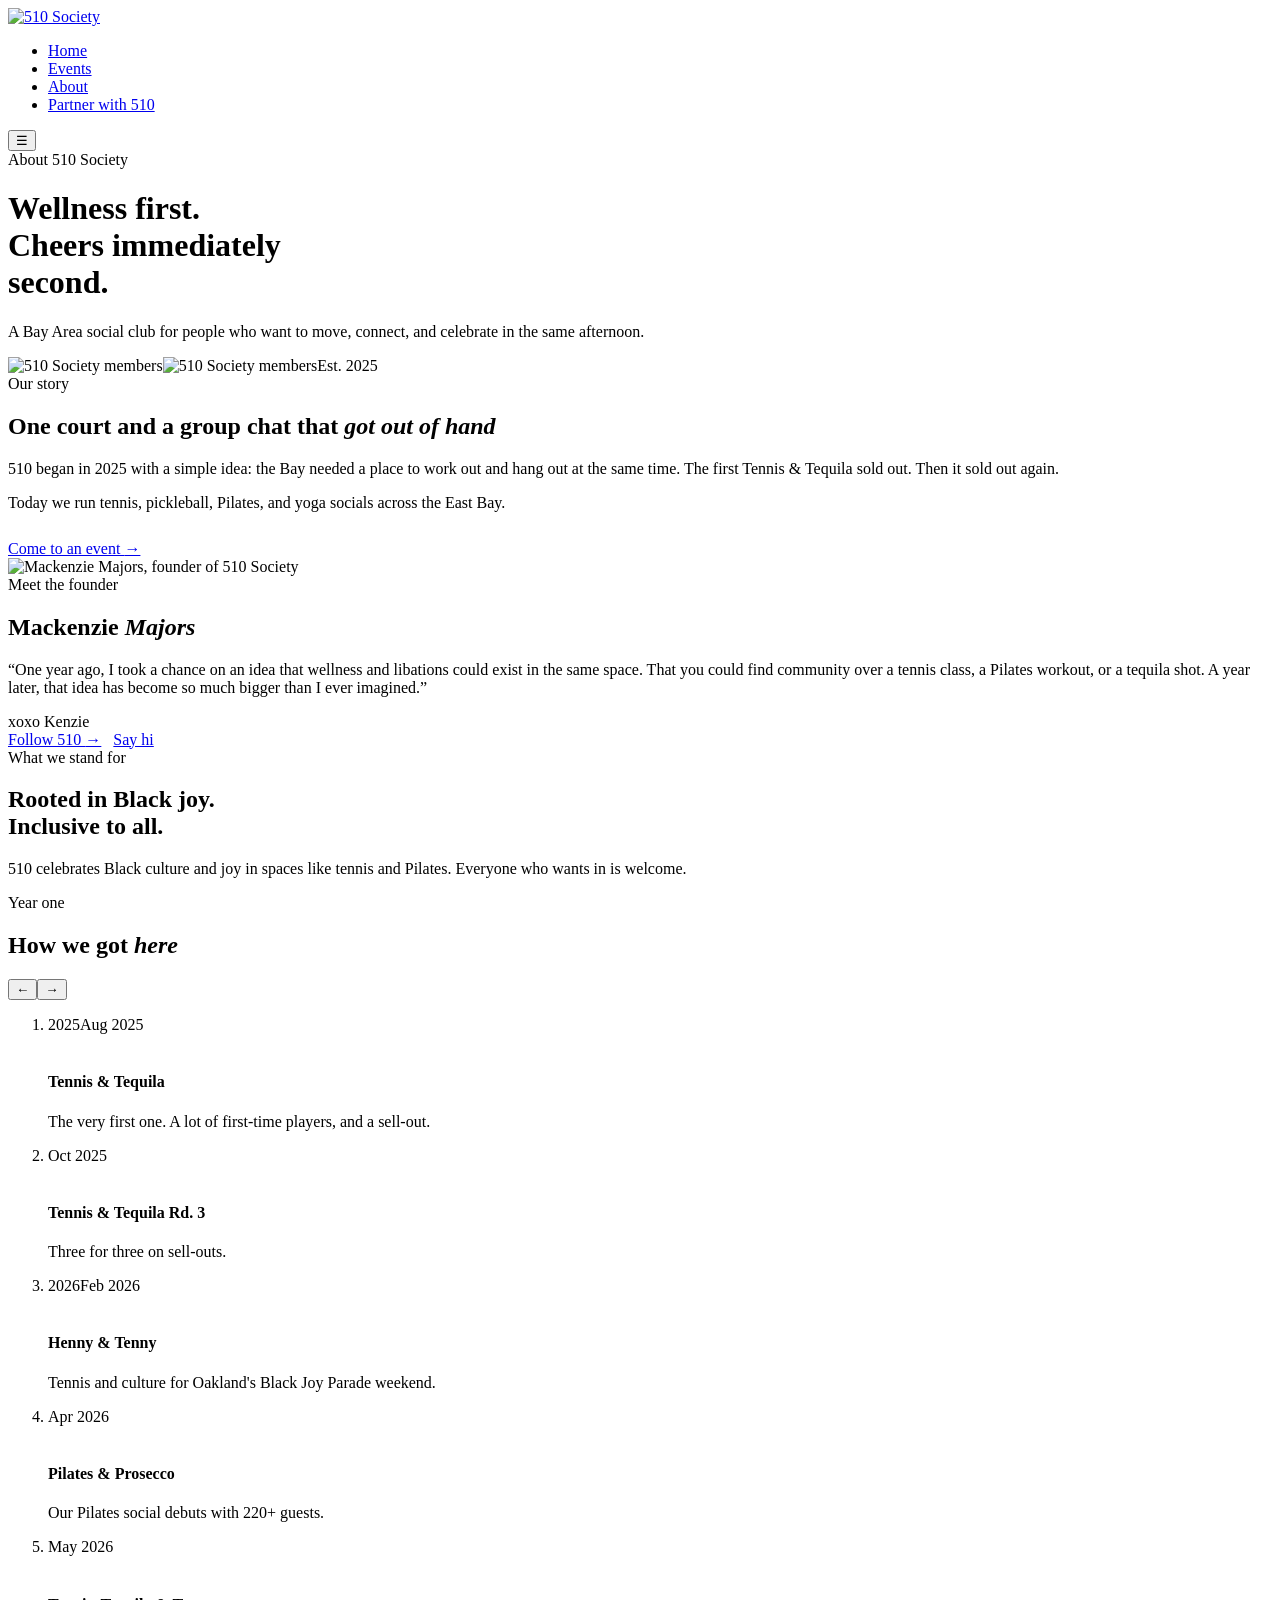
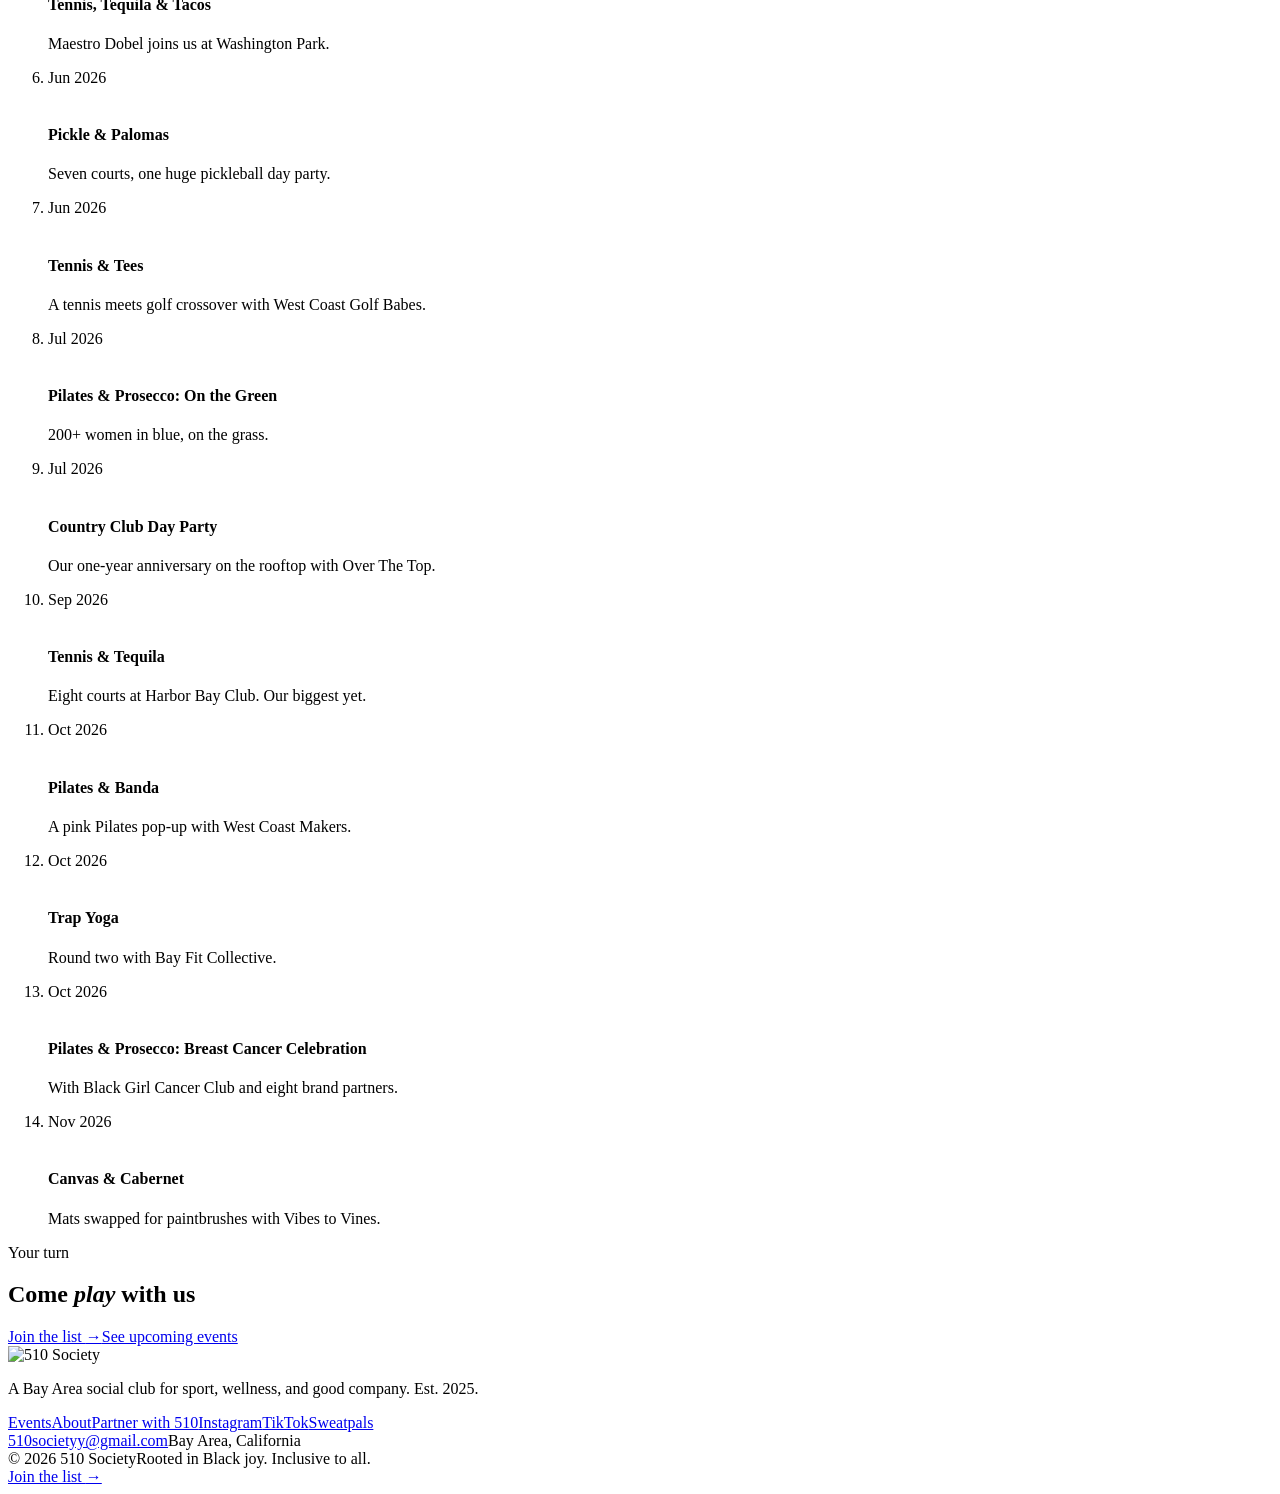
==== about.html @ ae6414a2 "Add files via upload" ====
<!DOCTYPE html>
<html lang="en">
<head>
<meta charset="UTF-8">
<meta name="viewport" content="width=device-width, initial-scale=1.0">
<title>About · 510 Society</title>
<meta name="description" content="510 Society is a Bay Area social club. Rooted in Black joy, inclusive to all.">
<meta property="og:title" content="About · 510 Society">
<meta property="og:description" content="510 Society is a Bay Area social club. Rooted in Black joy, inclusive to all.">
<meta property="og:type" content="website">
<meta property="og:site_name" content="510 Society">
<meta property="og:url" content="https://rechellev.github.io/510society/about.html">
<meta property="og:image" content="https://rechellev.github.io/510society/assets/img/share.jpg">
<meta property="og:image:width" content="1200"><meta property="og:image:height" content="630">
<meta property="og:image:alt" content="510 Society: where wellness meets libations">
<meta name="twitter:card" content="summary_large_image">
<meta name="twitter:title" content="About · 510 Society">
<meta name="twitter:description" content="510 Society is a Bay Area social club. Rooted in Black joy, inclusive to all.">
<meta name="twitter:image" content="https://rechellev.github.io/510society/assets/img/share.jpg">
<meta name="theme-color" content="#14382B">
<link rel="canonical" href="https://rechellev.github.io/510society/about.html">
<link rel="icon" type="image/png" href="assets/img/favicon.png">
<link rel="preconnect" href="https://fonts.googleapis.com"><link rel="preconnect" href="https://fonts.gstatic.com" crossorigin>
<link href="https://fonts.googleapis.com/css2?family=Inter:wght@400;500;600;700;800&display=swap" rel="stylesheet">
<link rel="stylesheet" href="assets/css/site.css">
<script data-goatcounter="https://510society.goatcounter.com/count" async src="https://gc.zgo.at/count.js"></script>
</head>
<body>
<nav class="nav">
  <a class="nav-logo" href="index.html" aria-label="510 Society home"><img src="assets/img/logo-white.png" alt="510 Society"></a>
  <ul class="nav-links"><li><a href="index.html">Home</a></li><li><a href="events.html">Events</a></li><li><a href="about.html" class="active">About</a></li><li><a class="nav-cta" href="partners.html">Partner with 510</a></li></ul>
  <button class="burger" aria-label="Menu">☰</button>
</nav>
<header class="hero page-hero hero-full">
  <div class="hero-bg hero-slides"><div class="slide on" style="background-image:url('assets/img/h-wall-trio.jpg');background-position:center 30%"></div><div class="slide" style="background-image:url('assets/img/g-trap-grp.jpg');background-position:center 50%"></div><div class="slide" style="background-image:url('assets/img/h-wall-duo.jpg');background-position:center 35%"></div><div class="slide" style="background-image:url('assets/img/hr-ty-wall-drink.jpg');background-position:center 35%"></div></div>
  <div class="slide-dots" aria-hidden="true"><i class=on></i><i></i><i></i><i></i></div>
  <div class="wrap">
    <span class="eyebrow">About 510 Society</span>
    <h1 class="display h1 hero-hed">Wellness first.<br>Cheers <span class="script sc-imm">immediately</span><br>second.</h1>
    <p class="lede">A Bay Area social club for people who want to move, connect, and celebrate in the same afternoon.</p>
  </div>
</header>

<section class="sec light">
  <div class="wrap split">
    <div class="stack reveal"><img src="assets/img/g-potc-c.jpg" alt="510 Society members"><img src="assets/img/courtside-white.jpg" style="object-position:45% 22%" alt="510 Society members"><span class="tag light">Est. 2025</span></div>
    <div class="reveal d1">
      <span class="eyebrow">Our story</span>
      <h2 class="display">One court and a group chat that <em>got out of hand</em></h2>
      <p class="lede">510 began in 2025 with a simple idea: the Bay needed a place to work out and hang out at the same time. The first Tennis &amp; Tequila sold out. Then it sold out again.</p>
      <p class="lede" style="margin-bottom:28px">Today we run tennis, pickleball, Pilates, and yoga socials across the East Bay.</p>
      <a class="btn btn-green" href="events.html">Come to an event <span class="arr">→</span></a>
    </div>
  </div>
</section>

<section class="sec">
  <div class="wrap">
    <div class="founder glass reveal">
      <img class="founder-photo" src="assets/img/mackenzie.jpg" alt="Mackenzie Majors, founder of 510 Society">
      <div>
        <span class="eyebrow">Meet the founder</span>
        <h2 class="display">Mackenzie <em>Majors</em></h2>
        <p class="founder-quote">“One year ago, I took a chance on an idea that wellness and libations could exist in the same space. That you could find community over a tennis class, a Pilates workout, or a tequila shot. A year later, that idea has become so much bigger than I ever imagined.”</p>
        <span class="cl-sign script" style="margin-bottom:22px">xoxo Kenzie</span>
        <div style="display:flex;gap:12px;flex-wrap:wrap"><a class="btn btn-green" href="https://instagram.com/510society_" target="_blank" rel="noopener">Follow 510 <span class="arr">→</span></a><a class="btn btn-line" href="mailto:510societyy@gmail.com">Say hi</a></div>
      </div>
    </div>
  </div>
</section>

<section class="statement">
  <div class="bg" style="background-image:url('assets/img/g-tt-lineup.jpg');background-position:50% 50%"></div>
  <div class="wrap">
    <span class="eyebrow">What we stand for</span>
    <h2 class="display">Rooted in <span class="script">Black joy</span>.<br>Inclusive to all.</h2>
    <p class="lede">510 celebrates Black culture and joy in spaces like tennis and Pilates. Everyone who wants in is welcome.</p>
  </div>
</section>

<section class="sec">
  <div class="wrap">
    <div class="sec-head"><div><span class="eyebrow">Year one</span><h2 class="display h2">How we got <em class="lime">here</em></h2></div></div>
    <div class="tlh"><button class="tlh-nav prev" aria-label="Earlier">←</button><button class="tlh-nav next" aria-label="Later">→</button><ol class="tlh-track"><span class="tlh-line"><span class="tlh-fill"></span></span><li class="tlh-i dn"><span class="tlh-year">2025</span><span class="tlh-dot"></span><span class="tlh-when">Aug 2025</span><div class="tlh-card"><img src="assets/img/tennis-serve.jpg" style="object-position:50% 38%" alt="" loading="lazy"><h4>Tennis &amp; Tequila</h4><p>The very first one. A lot of first-time players, and a sell-out.</p></div></li><li class="tlh-i up"><span class="tlh-dot"></span><span class="tlh-when">Oct 2025</span><div class="tlh-card"><img src="assets/img/tennis-solo.jpg" style="object-position:50% 38%" alt="" loading="lazy"><h4>Tennis &amp; Tequila Rd. 3</h4><p>Three for three on sell-outs.</p></div></li><li class="tlh-i dn"><span class="tlh-year">2026</span><span class="tlh-dot"></span><span class="tlh-when">Feb 2026</span><div class="tlh-card"><img src="assets/img/sp/9b52c7e7-347e-4e34-97e7-8f990f2149f1.webp" alt="" loading="lazy"><h4>Henny &amp; Tenny</h4><p>Tennis and culture for Oakland's Black Joy Parade weekend.</p></div></li><li class="tlh-i up"><span class="tlh-dot"></span><span class="tlh-when">Apr 2026</span><div class="tlh-card"><img src="assets/img/sp/b6df906b-9458-433f-a563-96cdbaf6db56.webp" alt="" loading="lazy"><h4>Pilates &amp; Prosecco</h4><p>Our Pilates social debuts with 220+ guests.</p></div></li><li class="tlh-i dn"><span class="tlh-dot"></span><span class="tlh-when">May 2026</span><div class="tlh-card"><img src="assets/img/sp/18497570-0d64-43db-91a9-f5f1a7b1eed7.webp" alt="" loading="lazy"><h4>Tennis, Tequila &amp; Tacos</h4><p>Maestro Dobel joins us at Washington Park.</p></div></li><li class="tlh-i up"><span class="tlh-dot"></span><span class="tlh-when">Jun 2026</span><div class="tlh-card"><img src="assets/img/c-pickle.jpg" style="object-position:50% 22%" alt="" loading="lazy"><h4>Pickle &amp; Palomas</h4><p>Seven courts, one huge pickleball day party.</p></div></li><li class="tlh-i dn"><span class="tlh-dot"></span><span class="tlh-when">Jun 2026</span><div class="tlh-card"><img src="assets/img/sp/20ea8f70-a0bc-4c01-abd3-799fde3d88ef.webp" alt="" loading="lazy"><h4>Tennis &amp; Tees</h4><p>A tennis meets golf crossover with West Coast Golf Babes.</p></div></li><li class="tlh-i up"><span class="tlh-dot"></span><span class="tlh-when">Jul 2026</span><div class="tlh-card"><img src="assets/img/sp/7b77123f-d7f1-4dd8-80db-81d22f4844a2.webp" alt="" loading="lazy"><h4>Pilates &amp; Prosecco: On the Green</h4><p>200+ women in blue, on the grass.</p></div></li><li class="tlh-i dn"><span class="tlh-dot"></span><span class="tlh-when">Jul 2026</span><div class="tlh-card"><img src="assets/img/sp/349b5f3e-eb8a-4c30-866c-c0db561fbdc1.webp" alt="" loading="lazy"><h4>Country Club Day Party</h4><p>Our one-year anniversary on the rooftop with Over The Top.</p></div></li><li class="tlh-i up"><span class="tlh-dot"></span><span class="tlh-when">Sep 2026</span><div class="tlh-card"><img src="assets/img/n-green.jpg" style="object-position:50% 38%" alt="" loading="lazy"><h4>Tennis &amp; Tequila</h4><p>Eight courts at Harbor Bay Club. Our biggest yet.</p></div></li><li class="tlh-i dn"><span class="tlh-dot"></span><span class="tlh-when">Oct 2026</span><div class="tlh-card"><img src="assets/img/banda-pink.jpg" style="object-position:48% 22%" alt="" loading="lazy"><h4>Pilates &amp; Banda</h4><p>A pink Pilates pop-up with West Coast Makers.</p></div></li><li class="tlh-i up"><span class="tlh-dot"></span><span class="tlh-when">Oct 2026</span><div class="tlh-card"><img src="assets/img/sp/45939358-d7bb-4d64-bd17-c40cde81e127.webp" alt="" loading="lazy"><h4>Trap Yoga</h4><p>Round two with Bay Fit Collective.</p></div></li><li class="tlh-i dn"><span class="tlh-dot"></span><span class="tlh-when">Oct 2026</span><div class="tlh-card"><img src="assets/img/sp/0aa20c88-9c96-4de8-9f85-f04bb9e1bfb9.webp" alt="" loading="lazy"><h4>Pilates &amp; Prosecco: Breast Cancer Celebration</h4><p>With Black Girl Cancer Club and eight brand partners.</p></div></li><li class="tlh-i up"><span class="tlh-dot"></span><span class="tlh-when">Nov 2026</span><div class="tlh-card"><img src="assets/img/sp/06c12008-4f36-4132-b669-690c835c22d4.webp" alt="" loading="lazy"><h4>Canvas &amp; Cabernet</h4><p>Mats swapped for paintbrushes with Vibes to Vines.</p></div></li></ol></div>
  </div>
</section>

<section class="cta">
  <div class="bg" style="background-image:url('assets/img/g-potc-b.jpg')"></div>
  <div class="wrap">
    <span class="eyebrow">Your turn</span>
    <h2 class="display h1">Come <em class="acc lime">play</em> with us</h2>
    <div class="hero-btns" style="justify-content:center"><a class="btn btn-blue" href="https://sweatpals.com/host/510society_" target="_blank" rel="noopener">Join the list <span class="arr">→</span></a><a class="tlink" href="events.html">See upcoming events</a></div>
  </div>
</section>

<footer class="foot">
  <div class="wrap">
    <img class="foot-logo" src="assets/img/logo-white.png" alt="510 Society">
    <p class="foot-tag">A Bay Area social club for sport, wellness, and good company. Est. 2025.</p>
    <nav class="foot-links"><a href="events.html">Events</a><a href="about.html">About</a><a href="partners.html">Partner with 510</a><a href="https://instagram.com/510society_" target="_blank" rel="noopener">Instagram</a><a href="https://tiktok.com/@510societyy" target="_blank" rel="noopener">TikTok</a><a href="https://sweatpals.com/host/510society_" target="_blank" rel="noopener">Sweatpals</a></nav>
    <div class="foot-contact"><a href="mailto:510societyy@gmail.com">510societyy@gmail.com</a><span>Bay Area, California</span></div>
    <div class="foot-bot"><span>© <span data-year>2026</span> 510 Society</span><span>Rooted in Black joy. Inclusive to all.</span></div>
  </div>
</footer>
<a class="sticky-cta btn btn-blue" href="https://sweatpals.com/host/510society_" target="_blank" rel="noopener">Join the list <span class="arr">→</span></a>
<script src="assets/js/site.js"></script>
</body>
</html>
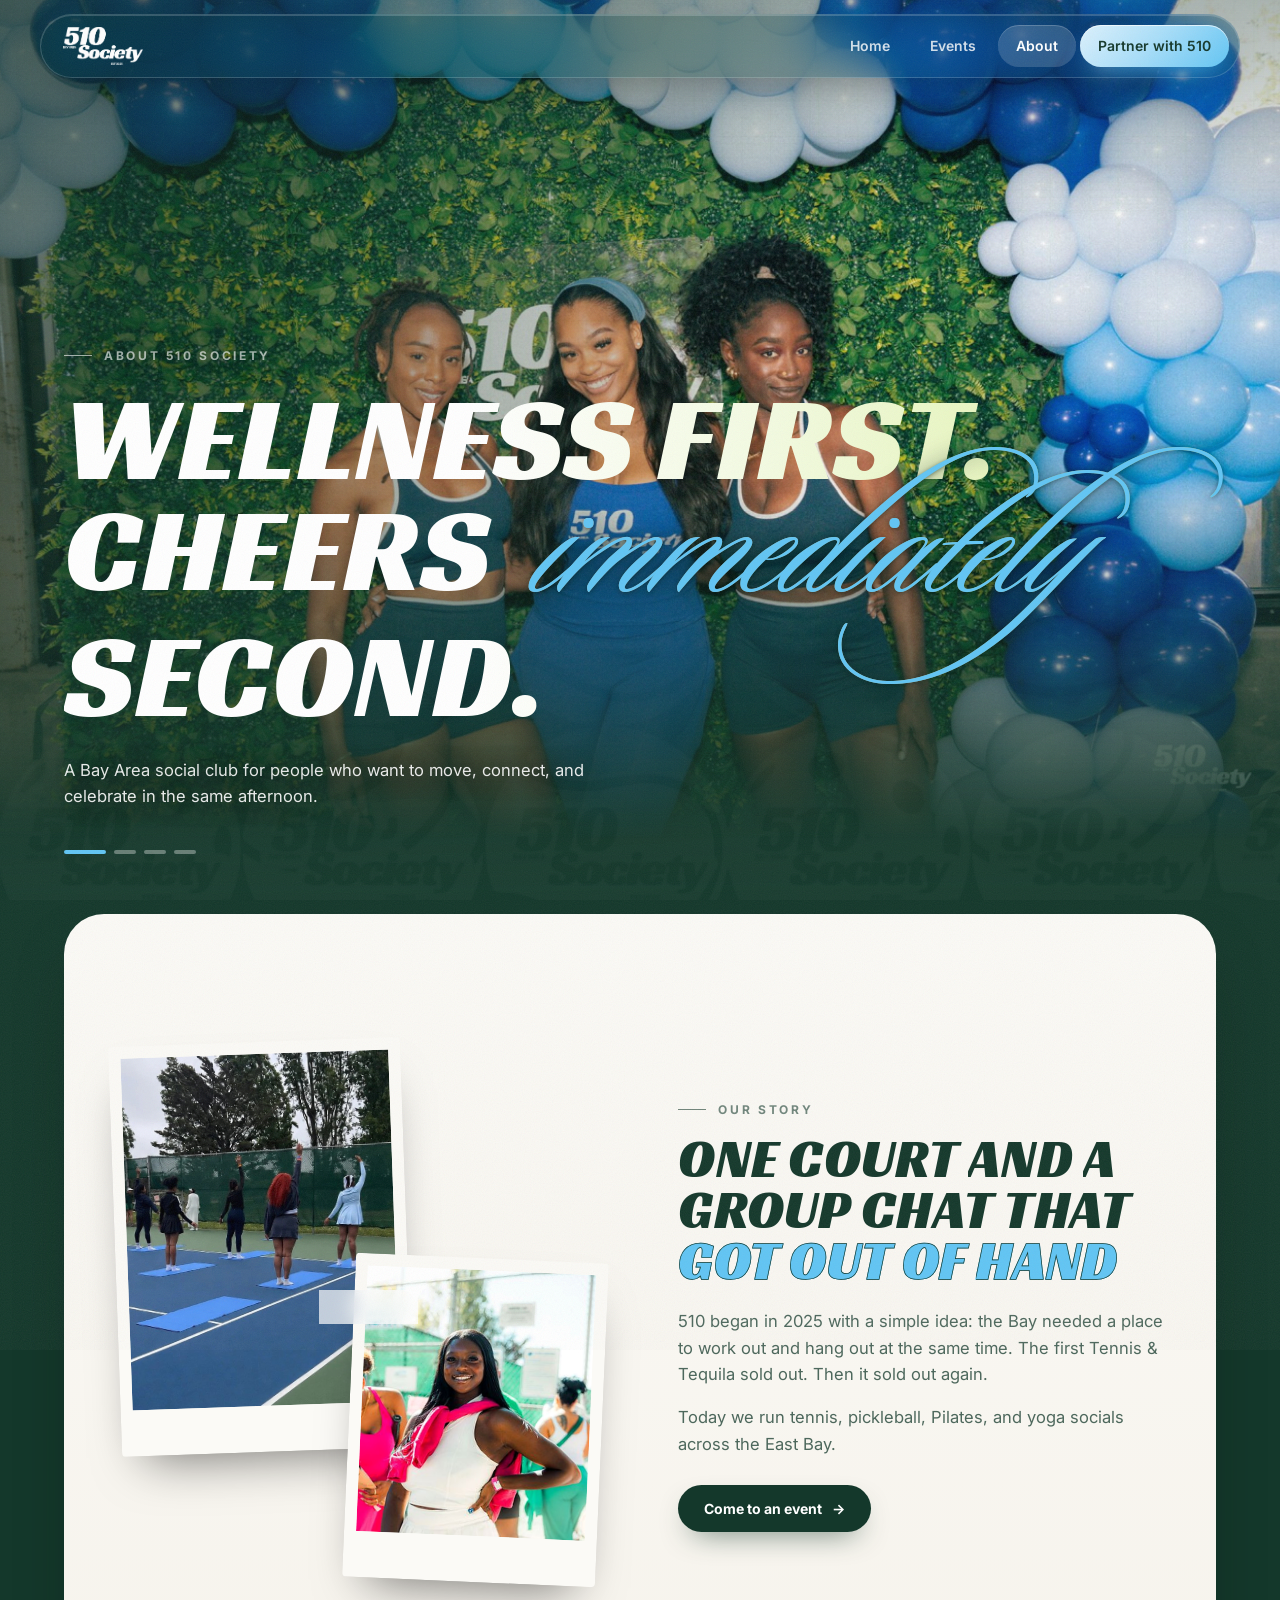
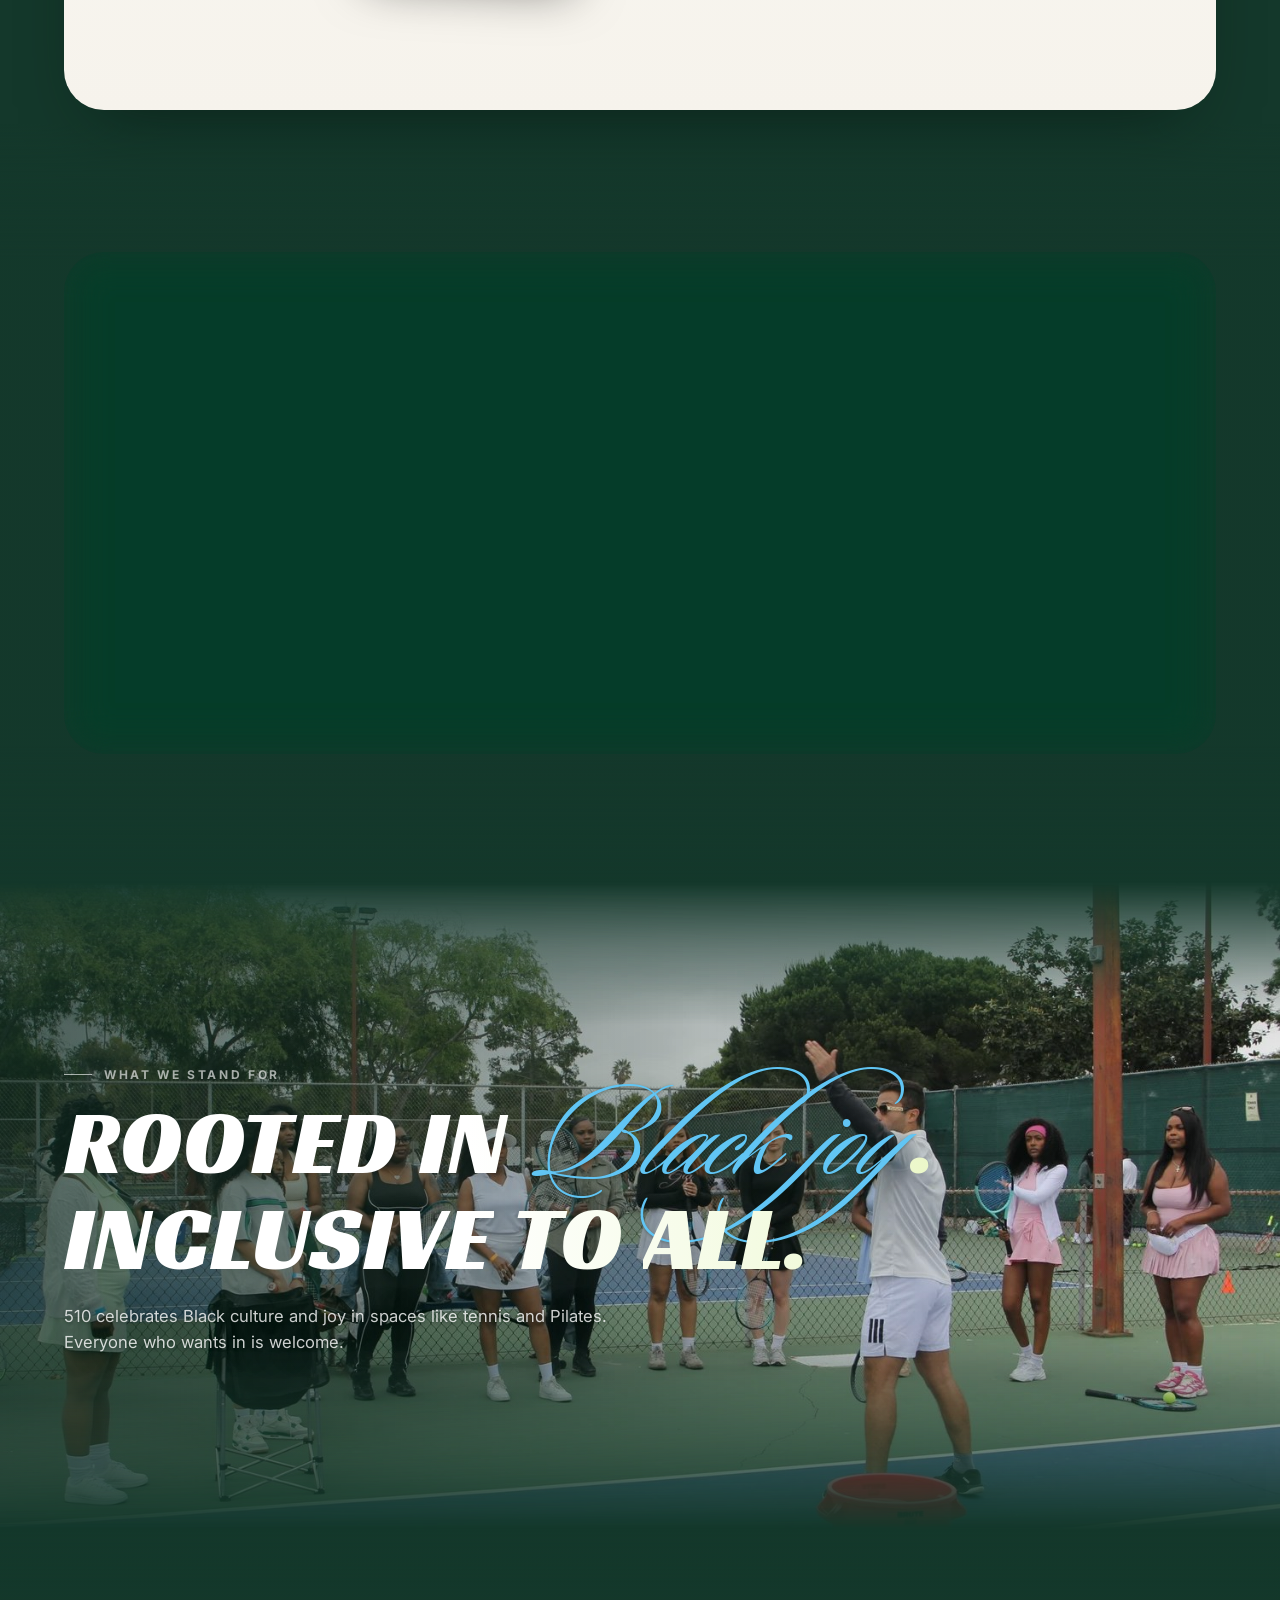
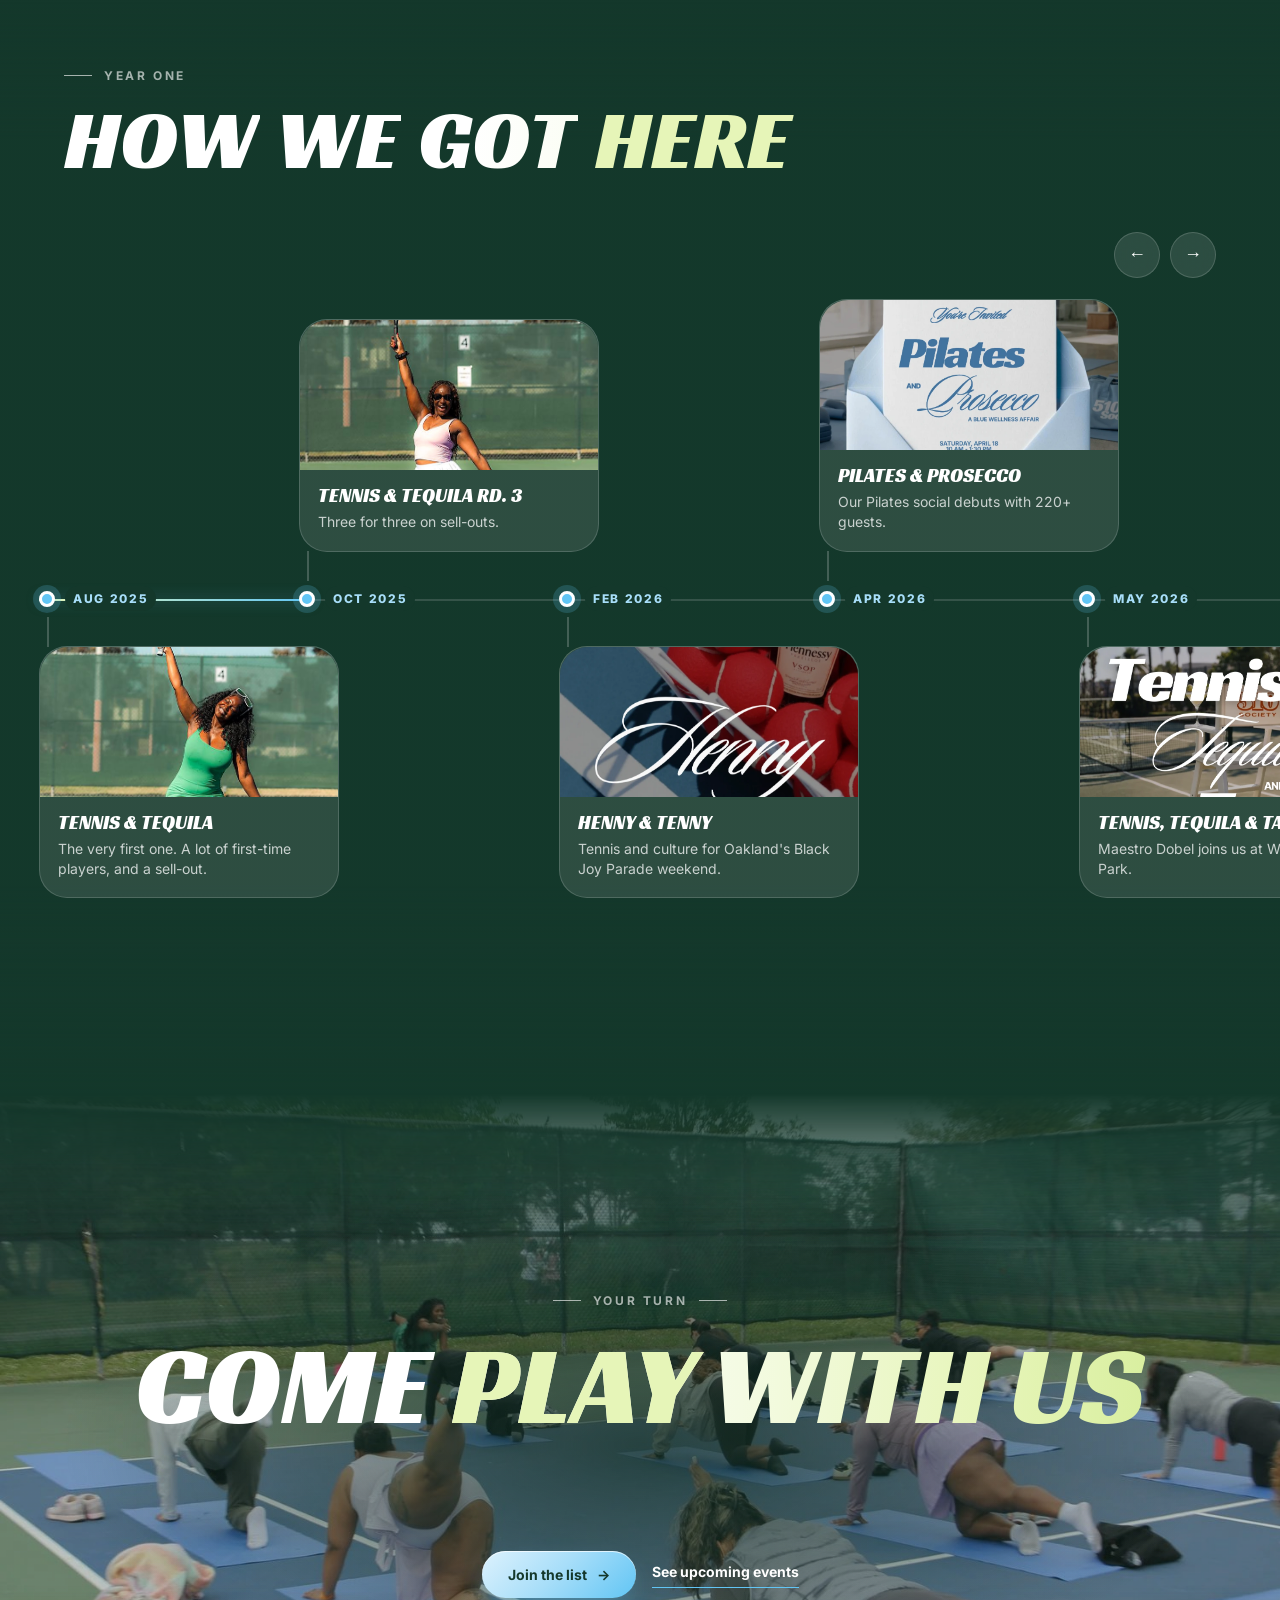
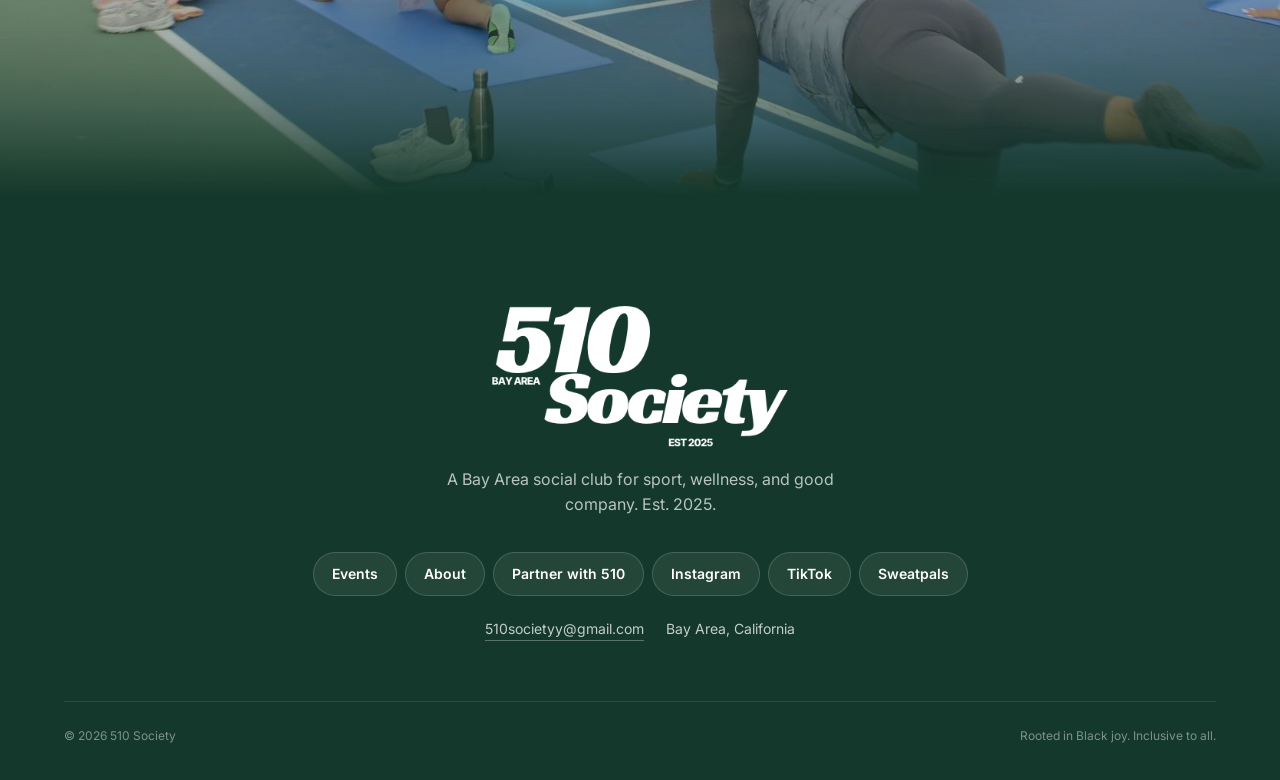
==== commit 61e0f950: "Add files via upload" ====
--- a/about.html
+++ b/about.html
@@ -10,29 +10,29 @@
 <meta property="og:type" content="website">
 <meta property="og:site_name" content="510 Society">
 <meta property="og:url" content="https://rechellev.github.io/510society/about.html">
-<meta property="og:image" content="https://rechellev.github.io/510society/assets/img/share.jpg">
+<meta property="og:image" content="https://rechellev.github.io/510society/share.jpg">
 <meta property="og:image:width" content="1200"><meta property="og:image:height" content="630">
 <meta property="og:image:alt" content="510 Society: where wellness meets libations">
 <meta name="twitter:card" content="summary_large_image">
 <meta name="twitter:title" content="About · 510 Society">
 <meta name="twitter:description" content="510 Society is a Bay Area social club. Rooted in Black joy, inclusive to all.">
-<meta name="twitter:image" content="https://rechellev.github.io/510society/assets/img/share.jpg">
+<meta name="twitter:image" content="https://rechellev.github.io/510society/share.jpg">
 <meta name="theme-color" content="#14382B">
 <link rel="canonical" href="https://rechellev.github.io/510society/about.html">
-<link rel="icon" type="image/png" href="assets/img/favicon.png">
+<link rel="icon" type="image/png" href="favicon.png">
 <link rel="preconnect" href="https://fonts.googleapis.com"><link rel="preconnect" href="https://fonts.gstatic.com" crossorigin>
 <link href="https://fonts.googleapis.com/css2?family=Inter:wght@400;500;600;700;800&display=swap" rel="stylesheet">
-<link rel="stylesheet" href="assets/css/site.css">
+<link rel="stylesheet" href="site.css">
 <script data-goatcounter="https://510society.goatcounter.com/count" async src="https://gc.zgo.at/count.js"></script>
 </head>
 <body>
 <nav class="nav">
-  <a class="nav-logo" href="index.html" aria-label="510 Society home"><img src="assets/img/logo-white.png" alt="510 Society"></a>
+  <a class="nav-logo" href="index.html" aria-label="510 Society home"><img src="logo-white.png" alt="510 Society"></a>
   <ul class="nav-links"><li><a href="index.html">Home</a></li><li><a href="events.html">Events</a></li><li><a href="about.html" class="active">About</a></li><li><a class="nav-cta" href="partners.html">Partner with 510</a></li></ul>
   <button class="burger" aria-label="Menu">☰</button>
 </nav>
 <header class="hero page-hero hero-full">
-  <div class="hero-bg hero-slides"><div class="slide on" style="background-image:url('assets/img/h-wall-trio.jpg');background-position:center 30%"></div><div class="slide" style="background-image:url('assets/img/g-trap-grp.jpg');background-position:center 50%"></div><div class="slide" style="background-image:url('assets/img/h-wall-duo.jpg');background-position:center 35%"></div><div class="slide" style="background-image:url('assets/img/hr-ty-wall-drink.jpg');background-position:center 35%"></div></div>
+  <div class="hero-bg hero-slides"><div class="slide on" style="background-image:url('h-wall-trio.jpg');background-position:center 30%"></div><div class="slide" style="background-image:url('g-trap-grp.jpg');background-position:center 50%"></div><div class="slide" style="background-image:url('h-wall-duo.jpg');background-position:center 35%"></div><div class="slide" style="background-image:url('hr-ty-wall-drink.jpg');background-position:center 35%"></div></div>
   <div class="slide-dots" aria-hidden="true"><i class=on></i><i></i><i></i><i></i></div>
   <div class="wrap">
     <span class="eyebrow">About 510 Society</span>
@@ -43,7 +43,7 @@
 
 <section class="sec light">
   <div class="wrap split">
-    <div class="stack reveal"><img src="assets/img/g-potc-c.jpg" alt="510 Society members"><img src="assets/img/courtside-white.jpg" style="object-position:45% 22%" alt="510 Society members"><span class="tag light">Est. 2025</span></div>
+    <div class="stack reveal"><img src="g-potc-c.jpg" alt="510 Society members"><img src="courtside-white.jpg" style="object-position:45% 22%" alt="510 Society members"><span class="tag light">Est. 2025</span></div>
     <div class="reveal d1">
       <span class="eyebrow">Our story</span>
       <h2 class="display">One court and a group chat that <em>got out of hand</em></h2>
@@ -57,7 +57,7 @@
 <section class="sec">
   <div class="wrap">
     <div class="founder glass reveal">
-      <img class="founder-photo" src="assets/img/mackenzie.jpg" alt="Mackenzie Majors, founder of 510 Society">
+      <img class="founder-photo" src="mackenzie.jpg" alt="Mackenzie Majors, founder of 510 Society">
       <div>
         <span class="eyebrow">Meet the founder</span>
         <h2 class="display">Mackenzie <em>Majors</em></h2>
@@ -70,7 +70,7 @@
 </section>
 
 <section class="statement">
-  <div class="bg" style="background-image:url('assets/img/g-tt-lineup.jpg');background-position:50% 50%"></div>
+  <div class="bg" style="background-image:url('g-tt-lineup.jpg');background-position:50% 50%"></div>
   <div class="wrap">
     <span class="eyebrow">What we stand for</span>
     <h2 class="display">Rooted in <span class="script">Black joy</span>.<br>Inclusive to all.</h2>
@@ -81,12 +81,12 @@
 <section class="sec">
   <div class="wrap">
     <div class="sec-head"><div><span class="eyebrow">Year one</span><h2 class="display h2">How we got <em class="lime">here</em></h2></div></div>
-    <div class="tlh"><button class="tlh-nav prev" aria-label="Earlier">←</button><button class="tlh-nav next" aria-label="Later">→</button><ol class="tlh-track"><span class="tlh-line"><span class="tlh-fill"></span></span><li class="tlh-i dn"><span class="tlh-year">2025</span><span class="tlh-dot"></span><span class="tlh-when">Aug 2025</span><div class="tlh-card"><img src="assets/img/tennis-serve.jpg" style="object-position:50% 38%" alt="" loading="lazy"><h4>Tennis &amp; Tequila</h4><p>The very first one. A lot of first-time players, and a sell-out.</p></div></li><li class="tlh-i up"><span class="tlh-dot"></span><span class="tlh-when">Oct 2025</span><div class="tlh-card"><img src="assets/img/tennis-solo.jpg" style="object-position:50% 38%" alt="" loading="lazy"><h4>Tennis &amp; Tequila Rd. 3</h4><p>Three for three on sell-outs.</p></div></li><li class="tlh-i dn"><span class="tlh-year">2026</span><span class="tlh-dot"></span><span class="tlh-when">Feb 2026</span><div class="tlh-card"><img src="assets/img/sp/9b52c7e7-347e-4e34-97e7-8f990f2149f1.webp" alt="" loading="lazy"><h4>Henny &amp; Tenny</h4><p>Tennis and culture for Oakland's Black Joy Parade weekend.</p></div></li><li class="tlh-i up"><span class="tlh-dot"></span><span class="tlh-when">Apr 2026</span><div class="tlh-card"><img src="assets/img/sp/b6df906b-9458-433f-a563-96cdbaf6db56.webp" alt="" loading="lazy"><h4>Pilates &amp; Prosecco</h4><p>Our Pilates social debuts with 220+ guests.</p></div></li><li class="tlh-i dn"><span class="tlh-dot"></span><span class="tlh-when">May 2026</span><div class="tlh-card"><img src="assets/img/sp/18497570-0d64-43db-91a9-f5f1a7b1eed7.webp" alt="" loading="lazy"><h4>Tennis, Tequila &amp; Tacos</h4><p>Maestro Dobel joins us at Washington Park.</p></div></li><li class="tlh-i up"><span class="tlh-dot"></span><span class="tlh-when">Jun 2026</span><div class="tlh-card"><img src="assets/img/c-pickle.jpg" style="object-position:50% 22%" alt="" loading="lazy"><h4>Pickle &amp; Palomas</h4><p>Seven courts, one huge pickleball day party.</p></div></li><li class="tlh-i dn"><span class="tlh-dot"></span><span class="tlh-when">Jun 2026</span><div class="tlh-card"><img src="assets/img/sp/20ea8f70-a0bc-4c01-abd3-799fde3d88ef.webp" alt="" loading="lazy"><h4>Tennis &amp; Tees</h4><p>A tennis meets golf crossover with West Coast Golf Babes.</p></div></li><li class="tlh-i up"><span class="tlh-dot"></span><span class="tlh-when">Jul 2026</span><div class="tlh-card"><img src="assets/img/sp/7b77123f-d7f1-4dd8-80db-81d22f4844a2.webp" alt="" loading="lazy"><h4>Pilates &amp; Prosecco: On the Green</h4><p>200+ women in blue, on the grass.</p></div></li><li class="tlh-i dn"><span class="tlh-dot"></span><span class="tlh-when">Jul 2026</span><div class="tlh-card"><img src="assets/img/sp/349b5f3e-eb8a-4c30-866c-c0db561fbdc1.webp" alt="" loading="lazy"><h4>Country Club Day Party</h4><p>Our one-year anniversary on the rooftop with Over The Top.</p></div></li><li class="tlh-i up"><span class="tlh-dot"></span><span class="tlh-when">Sep 2026</span><div class="tlh-card"><img src="assets/img/n-green.jpg" style="object-position:50% 38%" alt="" loading="lazy"><h4>Tennis &amp; Tequila</h4><p>Eight courts at Harbor Bay Club. Our biggest yet.</p></div></li><li class="tlh-i dn"><span class="tlh-dot"></span><span class="tlh-when">Oct 2026</span><div class="tlh-card"><img src="assets/img/banda-pink.jpg" style="object-position:48% 22%" alt="" loading="lazy"><h4>Pilates &amp; Banda</h4><p>A pink Pilates pop-up with West Coast Makers.</p></div></li><li class="tlh-i up"><span class="tlh-dot"></span><span class="tlh-when">Oct 2026</span><div class="tlh-card"><img src="assets/img/sp/45939358-d7bb-4d64-bd17-c40cde81e127.webp" alt="" loading="lazy"><h4>Trap Yoga</h4><p>Round two with Bay Fit Collective.</p></div></li><li class="tlh-i dn"><span class="tlh-dot"></span><span class="tlh-when">Oct 2026</span><div class="tlh-card"><img src="assets/img/sp/0aa20c88-9c96-4de8-9f85-f04bb9e1bfb9.webp" alt="" loading="lazy"><h4>Pilates &amp; Prosecco: Breast Cancer Celebration</h4><p>With Black Girl Cancer Club and eight brand partners.</p></div></li><li class="tlh-i up"><span class="tlh-dot"></span><span class="tlh-when">Nov 2026</span><div class="tlh-card"><img src="assets/img/sp/06c12008-4f36-4132-b669-690c835c22d4.webp" alt="" loading="lazy"><h4>Canvas &amp; Cabernet</h4><p>Mats swapped for paintbrushes with Vibes to Vines.</p></div></li></ol></div>
+    <div class="tlh"><button class="tlh-nav prev" aria-label="Earlier">←</button><button class="tlh-nav next" aria-label="Later">→</button><ol class="tlh-track"><span class="tlh-line"><span class="tlh-fill"></span></span><li class="tlh-i dn"><span class="tlh-year">2025</span><span class="tlh-dot"></span><span class="tlh-when">Aug 2025</span><div class="tlh-card"><img src="tennis-serve.jpg" style="object-position:50% 38%" alt="" loading="lazy"><h4>Tennis &amp; Tequila</h4><p>The very first one. A lot of first-time players, and a sell-out.</p></div></li><li class="tlh-i up"><span class="tlh-dot"></span><span class="tlh-when">Oct 2025</span><div class="tlh-card"><img src="tennis-solo.jpg" style="object-position:50% 38%" alt="" loading="lazy"><h4>Tennis &amp; Tequila Rd. 3</h4><p>Three for three on sell-outs.</p></div></li><li class="tlh-i dn"><span class="tlh-year">2026</span><span class="tlh-dot"></span><span class="tlh-when">Feb 2026</span><div class="tlh-card"><img src="9b52c7e7-347e-4e34-97e7-8f990f2149f1.webp" alt="" loading="lazy"><h4>Henny &amp; Tenny</h4><p>Tennis and culture for Oakland's Black Joy Parade weekend.</p></div></li><li class="tlh-i up"><span class="tlh-dot"></span><span class="tlh-when">Apr 2026</span><div class="tlh-card"><img src="b6df906b-9458-433f-a563-96cdbaf6db56.webp" alt="" loading="lazy"><h4>Pilates &amp; Prosecco</h4><p>Our Pilates social debuts with 220+ guests.</p></div></li><li class="tlh-i dn"><span class="tlh-dot"></span><span class="tlh-when">May 2026</span><div class="tlh-card"><img src="18497570-0d64-43db-91a9-f5f1a7b1eed7.webp" alt="" loading="lazy"><h4>Tennis, Tequila &amp; Tacos</h4><p>Maestro Dobel joins us at Washington Park.</p></div></li><li class="tlh-i up"><span class="tlh-dot"></span><span class="tlh-when">Jun 2026</span><div class="tlh-card"><img src="c-pickle.jpg" style="object-position:50% 22%" alt="" loading="lazy"><h4>Pickle &amp; Palomas</h4><p>Seven courts, one huge pickleball day party.</p></div></li><li class="tlh-i dn"><span class="tlh-dot"></span><span class="tlh-when">Jun 2026</span><div class="tlh-card"><img src="20ea8f70-a0bc-4c01-abd3-799fde3d88ef.webp" alt="" loading="lazy"><h4>Tennis &amp; Tees</h4><p>A tennis meets golf crossover with West Coast Golf Babes.</p></div></li><li class="tlh-i up"><span class="tlh-dot"></span><span class="tlh-when">Jul 2026</span><div class="tlh-card"><img src="7b77123f-d7f1-4dd8-80db-81d22f4844a2.webp" alt="" loading="lazy"><h4>Pilates &amp; Prosecco: On the Green</h4><p>200+ women in blue, on the grass.</p></div></li><li class="tlh-i dn"><span class="tlh-dot"></span><span class="tlh-when">Jul 2026</span><div class="tlh-card"><img src="349b5f3e-eb8a-4c30-866c-c0db561fbdc1.webp" alt="" loading="lazy"><h4>Country Club Day Party</h4><p>Our one-year anniversary on the rooftop with Over The Top.</p></div></li><li class="tlh-i up"><span class="tlh-dot"></span><span class="tlh-when">Sep 2026</span><div class="tlh-card"><img src="n-green.jpg" style="object-position:50% 38%" alt="" loading="lazy"><h4>Tennis &amp; Tequila</h4><p>Eight courts at Harbor Bay Club. Our biggest yet.</p></div></li><li class="tlh-i dn"><span class="tlh-dot"></span><span class="tlh-when">Oct 2026</span><div class="tlh-card"><img src="banda-pink.jpg" style="object-position:48% 22%" alt="" loading="lazy"><h4>Pilates &amp; Banda</h4><p>A pink Pilates pop-up with West Coast Makers.</p></div></li><li class="tlh-i up"><span class="tlh-dot"></span><span class="tlh-when">Oct 2026</span><div class="tlh-card"><img src="45939358-d7bb-4d64-bd17-c40cde81e127.webp" alt="" loading="lazy"><h4>Trap Yoga</h4><p>Round two with Bay Fit Collective.</p></div></li><li class="tlh-i dn"><span class="tlh-dot"></span><span class="tlh-when">Oct 2026</span><div class="tlh-card"><img src="0aa20c88-9c96-4de8-9f85-f04bb9e1bfb9.webp" alt="" loading="lazy"><h4>Pilates &amp; Prosecco: Breast Cancer Celebration</h4><p>With Black Girl Cancer Club and eight brand partners.</p></div></li><li class="tlh-i up"><span class="tlh-dot"></span><span class="tlh-when">Nov 2026</span><div class="tlh-card"><img src="06c12008-4f36-4132-b669-690c835c22d4.webp" alt="" loading="lazy"><h4>Canvas &amp; Cabernet</h4><p>Mats swapped for paintbrushes with Vibes to Vines.</p></div></li></ol></div>
   </div>
 </section>
 
 <section class="cta">
-  <div class="bg" style="background-image:url('assets/img/g-potc-b.jpg')"></div>
+  <div class="bg" style="background-image:url('g-potc-b.jpg')"></div>
   <div class="wrap">
     <span class="eyebrow">Your turn</span>
     <h2 class="display h1">Come <em class="acc lime">play</em> with us</h2>
@@ -96,7 +96,7 @@
 
 <footer class="foot">
   <div class="wrap">
-    <img class="foot-logo" src="assets/img/logo-white.png" alt="510 Society">
+    <img class="foot-logo" src="logo-white.png" alt="510 Society">
     <p class="foot-tag">A Bay Area social club for sport, wellness, and good company. Est. 2025.</p>
     <nav class="foot-links"><a href="events.html">Events</a><a href="about.html">About</a><a href="partners.html">Partner with 510</a><a href="https://instagram.com/510society_" target="_blank" rel="noopener">Instagram</a><a href="https://tiktok.com/@510societyy" target="_blank" rel="noopener">TikTok</a><a href="https://sweatpals.com/host/510society_" target="_blank" rel="noopener">Sweatpals</a></nav>
     <div class="foot-contact"><a href="mailto:510societyy@gmail.com">510societyy@gmail.com</a><span>Bay Area, California</span></div>
@@ -104,6 +104,6 @@
   </div>
 </footer>
 <a class="sticky-cta btn btn-blue" href="https://sweatpals.com/host/510society_" target="_blank" rel="noopener">Join the list <span class="arr">→</span></a>
-<script src="assets/js/site.js"></script>
+<script src="site.js"></script>
 </body>
 </html>
--- a/site.css
+++ b/site.css
@@ -0,0 +1,1341 @@
+/* =====================================================================
+   510 SOCIETY · design system
+   One deep country-club green · ivory · #61C5F4 blue (lighter tints only)
+   Brand fonts: Racing Sans (display) + Sloop Script · Inter for text
+   Glassy, rounded surfaces everywhere
+   ===================================================================== */
+@font-face{font-family:'RacingSans';src:url('RacingSansOne.ttf') format('truetype');font-display:swap}
+@font-face{font-family:'SloopScript';src:url('SloopScript.ttf') format('truetype');font-display:swap}
+
+:root{
+  --green:#14382B; --green-up:#1C4A39; --green-dn:#0F2C22;
+  --ivory:#F6F3EC; --ink:#14382B;
+  --blue:#61C5F4; --blue-l:#A8DEF9; --blue-xl:#DDF2FD;
+  --blue-grad:linear-gradient(135deg,#DDF2FD 0%,#A8DEF9 48%,#61C5F4 100%);
+  --amber:#E2B26E; --peach:#F4BE93; --lav:#C8BDF0;
+  --glass:rgba(255,255,255,.07); --glass-2:rgba(255,255,255,.11); --glass-line:rgba(255,255,255,.16);
+  --glass-light:rgba(255,255,255,.62); --glass-light-line:rgba(20,56,43,.10);
+  --display:'RacingSans',Impact,sans-serif; --script:'SloopScript',cursive; --body:'Inter',system-ui,-apple-system,sans-serif;
+  --r:28px; --r-lg:40px; --pill:999px;
+  --ease:cubic-bezier(.22,1,.36,1);
+  --shadow:0 30px 70px -32px rgba(5,20,14,.65);
+}
+*{box-sizing:border-box;margin:0;padding:0;min-width:0}
+html{scroll-behavior:smooth;overflow-x:hidden}
+body{font-family:var(--body);color:#fff;line-height:1.6;-webkit-font-smoothing:antialiased;overflow-x:clip;
+  background:var(--green);
+  background-image:
+    radial-gradient(60% 50% at 85% 0%,rgba(97,197,244,.10),transparent 70%),
+    radial-gradient(55% 45% at 0% 40%,rgba(44,104,80,.55),transparent 70%),
+    radial-gradient(60% 50% at 100% 85%,rgba(44,104,80,.45),transparent 70%);
+  background-attachment:fixed}
+body::after{content:"";position:fixed;inset:0;pointer-events:none;z-index:999;opacity:.05;
+  background-image:url("data:image/svg+xml,%3Csvg xmlns='http://www.w3.org/2000/svg' width='160' height='160'%3E%3Cfilter id='n'%3E%3CfeTurbulence type='fractalNoise' baseFrequency='.9' numOctaves='3' stitchTiles='stitch'/%3E%3C/filter%3E%3Crect width='100%25' height='100%25' filter='url(%23n)'/%3E%3C/svg%3E")}
+img{max-width:100%;display:block}
+a{color:inherit;text-decoration:none}
+::selection{background:var(--blue);color:var(--green)}
+.wrap{width:min(1200px,90vw);margin:0 auto}
+
+/* ---------- type ---------- */
+.display{font-family:var(--display);text-transform:uppercase;font-weight:400;line-height:.98;letter-spacing:.005em}
+.h1{font-size:clamp(50px,8.6vw,128px)}
+.h2{font-size:clamp(38px,5.4vw,76px)}
+.script{font-family:var(--script);text-transform:none;letter-spacing:0;font-size:1.9em;line-height:.6;display:inline-block;transform:rotate(-4deg) translateY(.08em);padding:0 .05em}
+.display em{font-style:normal;color:var(--blue)}
+.lede{font-size:clamp(16px,1.3vw,18.5px);color:rgba(255,255,255,.8);max-width:560px}
+.eyebrow{display:inline-flex;align-items:center;gap:12px;font-size:12px;font-weight:700;letter-spacing:.22em;text-transform:uppercase;color:rgba(255,255,255,.62)}
+.eyebrow::before{content:"";width:28px;height:1px;background:currentColor}
+.tlink{font-weight:700;font-size:14px;color:#fff;border-bottom:1.5px solid var(--blue);padding-bottom:3px;transition:color .2s}
+.tlink:hover{color:var(--blue-l)}
+
+/* ---------- glass + buttons + tags ---------- */
+.glass{background:var(--glass);border:1px solid var(--glass-line);backdrop-filter:blur(22px) saturate(150%);-webkit-backdrop-filter:blur(22px) saturate(150%);border-radius:var(--r);box-shadow:inset 0 1px 0 rgba(255,255,255,.12),var(--shadow)}
+.btn{display:inline-flex;align-items:center;gap:10px;font:700 14px var(--body);padding:15px 26px;border-radius:var(--pill);border:0;cursor:pointer;transition:transform .3s var(--ease),box-shadow .3s,background .3s}
+.btn .arr{transition:transform .3s var(--ease)}
+.btn:hover .arr{transform:translateX(4px)}
+.btn-blue{background:var(--blue-grad);color:var(--green);box-shadow:0 12px 30px -12px rgba(97,197,244,.8),inset 0 1px 0 rgba(255,255,255,.7)}
+.btn-blue:hover{box-shadow:0 18px 40px -12px rgba(97,197,244,.95),inset 0 1px 0 rgba(255,255,255,.8)}
+.btn-glass{background:rgba(255,255,255,.1);color:#fff;border:1px solid rgba(255,255,255,.28);backdrop-filter:blur(14px);-webkit-backdrop-filter:blur(14px)}
+.btn-glass:hover{background:rgba(255,255,255,.18)}
+.btn-green{background:var(--green);color:#fff;box-shadow:0 12px 30px -14px rgba(20,56,43,.8)}
+.btn-sm{padding:11px 20px;font-size:13px}
+.tag{display:inline-flex;align-items:center;gap:7px;font-size:11px;font-weight:700;letter-spacing:.12em;text-transform:uppercase;padding:7px 14px;border-radius:var(--pill);background:rgba(15,44,34,.55);border:1px solid rgba(255,255,255,.25);color:#fff;backdrop-filter:blur(10px);-webkit-backdrop-filter:blur(10px);white-space:nowrap}
+.tag i{width:7px;height:7px;border-radius:50%;background:var(--blue);display:inline-block}
+.tag.light{background:rgba(255,255,255,.7);border-color:var(--glass-light-line);color:var(--ink)}
+
+/* ---------- nav (glass) ---------- */
+.nav{position:fixed;top:14px;left:50%;transform:translateX(-50%);z-index:100;width:min(1200px,94vw);display:flex;align-items:center;justify-content:space-between;padding:10px 10px 10px 22px;border-radius:var(--pill);
+  background:rgba(20,56,43,.28);border:1px solid rgba(255,255,255,.18);backdrop-filter:blur(26px) saturate(170%);-webkit-backdrop-filter:blur(26px) saturate(170%);
+  box-shadow:inset 0 1px 0 rgba(255,255,255,.18),0 18px 40px -20px rgba(0,0,0,.5);transition:background .3s}
+.nav.scrolled{background:rgba(20,56,43,.5)}
+.nav-logo img{height:38px;width:auto}
+.nav-links{display:flex;gap:4px;list-style:none;align-items:center}
+.nav-links a{display:block;font-size:14px;font-weight:600;padding:10px 18px;border-radius:var(--pill);color:rgba(255,255,255,.82);transition:background .2s,color .2s}
+.nav-links a:hover{background:rgba(255,255,255,.1);color:#fff}
+.nav-links a.active{background:rgba(255,255,255,.16);color:#fff;box-shadow:inset 0 1px 0 rgba(255,255,255,.2)}
+.nav-links a.nav-cta{background:var(--blue-grad);color:var(--green);box-shadow:0 10px 26px -12px rgba(97,197,244,.9),inset 0 1px 0 rgba(255,255,255,.7)}
+.burger{display:none;width:44px;height:44px;border-radius:50%;border:1px solid rgba(255,255,255,.25);background:rgba(255,255,255,.08);color:#fff;font-size:18px;cursor:pointer}
+
+/* ---------- hero ---------- */
+.hero{position:relative;min-height:100svh;display:flex;align-items:flex-end;padding:150px 0 90px;overflow:hidden;border-radius:0 0 var(--r-lg) var(--r-lg)}
+.page-hero{min-height:78svh}
+.hero-bg{position:absolute;inset:-3%;background-size:cover;background-position:center 40%;will-change:transform}
+.hero::before{content:"";position:absolute;inset:0;z-index:1;background:linear-gradient(180deg,rgba(15,44,34,.55) 0%,rgba(15,44,34,.08) 32%,rgba(15,44,34,.55) 66%,rgba(15,44,34,.94) 100%)}
+.hero .wrap{position:relative;z-index:2}
+.hero-hed{margin:18px 0 26px;color:#fff}
+.hero-row{display:flex;justify-content:space-between;align-items:flex-end;gap:30px;flex-wrap:wrap}
+.hero .lede{color:rgba(255,255,255,.9)}
+.hero-btns{display:flex;gap:16px;align-items:center;flex-wrap:wrap;margin-top:28px}
+.hero-stats{display:flex;gap:12px;flex-wrap:wrap;margin-top:30px}
+.hero-stats div{padding:14px 20px;border-radius:22px;background:rgba(255,255,255,.1);border:1px solid rgba(255,255,255,.2);backdrop-filter:blur(16px);-webkit-backdrop-filter:blur(16px)}
+.hero-stats b{display:block;font-family:var(--display);font-weight:400;font-size:clamp(26px,2.6vw,36px);line-height:1}
+.hero-stats span{font-size:12px;font-weight:600;color:rgba(255,255,255,.75)}
+
+/* tennis-ball badge with circling text */
+.badge-spin{width:136px;height:136px;position:relative;flex-shrink:0;display:block}
+.badge-spin svg{width:100%;height:100%;animation:spin 20s linear infinite}
+.badge-spin text{font:700 10.5px var(--body);letter-spacing:3px;fill:rgba(255,255,255,.85);text-transform:uppercase}
+.badge-spin .core{position:absolute;inset:26px}
+.badge-spin .core img{width:100%;height:100%;object-fit:contain}
+@keyframes spin{to{transform:rotate(360deg)}}
+
+/* ---------- ticker ---------- */
+.marquee{overflow:hidden;padding:14px 0;margin:-34px auto 0;width:min(1200px,94vw);position:relative;z-index:5;border-radius:var(--pill);background:var(--blue-grad);color:var(--green);box-shadow:0 20px 40px -20px rgba(97,197,244,.6),inset 0 1px 0 rgba(255,255,255,.7)}
+.mq-track{display:flex;width:max-content;animation:mq 34s linear infinite}
+.marquee:hover .mq-track{animation-play-state:paused}
+.mq-item{display:flex;align-items:center;gap:24px;padding-left:24px;font-family:var(--display);font-size:clamp(17px,1.8vw,24px);text-transform:uppercase;white-space:nowrap}
+.mq-ic{display:inline-flex;width:30px;height:30px}
+.mq-ic svg{width:100%;height:100%}
+@keyframes mq{to{transform:translateX(-50%)}}
+
+/* ---------- sections ---------- */
+.sec{position:relative;padding:clamp(90px,10vw,140px) 0}
+.sec.light,.sec.blue{margin:0 clamp(8px,1.4vw,22px);border-radius:var(--r-lg);color:var(--ink)}
+.sec.light{background:linear-gradient(180deg,#FBFAF6,var(--ivory));box-shadow:var(--shadow)}
+.sec.blue{background:radial-gradient(70% 90% at 85% 0%,rgba(255,255,255,.55),transparent 60%),var(--blue-grad);box-shadow:0 30px 70px -36px rgba(97,197,244,.6)}
+.sec.light .lede,.sec.blue .lede{color:rgba(20,56,43,.75)}
+.sec.light .eyebrow,.sec.blue .eyebrow{color:rgba(20,56,43,.6)}
+.sec.light .display,.sec.blue .display{color:var(--ink)}
+.sec.light .display em{color:#61C5F4}
+.sec.blue .display em{color:#fff}
+.sec.light .tlink,.sec.blue .tlink{color:var(--ink);border-color:var(--ink)}
+.sec.tight{padding:56px 0}
+.sec + .sec.light,.sec + .sec.blue{margin-top:0}
+.sec-head{display:grid;grid-template-columns:minmax(0,2fr) minmax(0,1fr);align-items:end;gap:20px 48px;margin-bottom:52px}
+.sec-head>div:only-child{grid-column:1/-1}
+.sec-head .display{margin-top:14px}
+.sec-head>.lede,.sec-head>.tlink,.sec-head>.filters{justify-self:end;max-width:400px}
+.center{text-align:center}
+.center .eyebrow{justify-content:center}
+
+/* ---------- recap / next event ---------- */
+.feature{display:grid;grid-template-columns:1.25fr 1fr;border-radius:var(--r-lg);overflow:hidden;min-height:460px;box-shadow:var(--shadow);border:1px solid var(--glass-line)}
+.feature .fi{background-size:cover;background-position:center;min-height:300px;position:relative}
+.feature .fb{padding:clamp(28px,4vw,56px);display:flex;flex-direction:column;justify-content:center;gap:16px;background:var(--glass-2);backdrop-filter:blur(20px);-webkit-backdrop-filter:blur(20px)}
+.feature.blue .fb{background:var(--blue-grad);color:var(--green)}
+.feature.blue .fb .eyebrow{color:rgba(20,56,43,.65)}
+.feature h3{font-family:var(--display);text-transform:uppercase;font-weight:400;font-size:clamp(30px,3vw,46px);line-height:1}
+.feature p{font-size:16px;opacity:.85}
+.facts{display:flex;gap:28px;flex-wrap:wrap}
+.facts b{display:block;font-family:var(--display);font-weight:400;font-size:36px;line-height:1}
+.facts span{font-size:13px;font-weight:600;opacity:.75}
+.date-chip{position:absolute;top:20px;left:20px;padding:10px 16px;border-radius:20px;text-align:center;background:rgba(255,255,255,.85);color:var(--ink);backdrop-filter:blur(10px)}
+.date-chip .m{font-size:11px;font-weight:800;letter-spacing:.14em;text-transform:uppercase}
+.date-chip .d{font-family:var(--display);font-size:34px;line-height:1}
+.meta{display:flex;flex-direction:column;gap:6px;font-size:14px;opacity:.85}
+
+/* event cards */
+.ev-grid{display:grid;grid-template-columns:repeat(auto-fill,minmax(300px,1fr));gap:20px}
+.ev-card{position:relative;border-radius:var(--r);overflow:hidden;min-height:440px;display:flex;flex-direction:column;justify-content:flex-end;gap:10px;padding:24px;isolation:isolate;border:1px solid var(--glass-line);box-shadow:var(--shadow);transition:transform .4s var(--ease)}
+.ev-card:hover{transform:translateY(-6px)}
+.ev-card .bg{position:absolute;inset:0;z-index:-2;background-size:cover;background-position:center;transition:transform .8s var(--ease)}
+.ev-card:hover .bg{transform:scale(1.05)}
+.ev-card::before{content:"";position:absolute;inset:0;z-index:-1;background:linear-gradient(180deg,rgba(15,44,34,.05) 25%,rgba(15,44,34,.92) 90%)}
+.ev-card .date-chip{top:18px;left:18px}
+.ev-card .tag{position:absolute;top:22px;right:18px}
+.ev-card h3{font-family:var(--display);font-weight:400;text-transform:uppercase;font-size:28px;line-height:1}
+.ev-card .row{display:flex;justify-content:space-between;align-items:center;gap:10px;margin-top:8px}
+.ev-card .acts{display:flex;gap:12px;align-items:center}
+.ev-card .cal{font-size:13px;font-weight:700;border-bottom:1px solid rgba(255,255,255,.5)}
+.price{font-weight:700}
+.going{color:var(--blue-l);font-weight:700}
+.filters{display:flex;gap:8px;flex-wrap:wrap}
+.filters button{font:600 14px var(--body);color:#fff;padding:10px 18px;border-radius:var(--pill);border:1px solid var(--glass-line);background:var(--glass);backdrop-filter:blur(12px);cursor:pointer}
+.filters button.on{background:var(--blue-grad);color:var(--green);border-color:transparent}
+.empty{padding:clamp(34px,5vw,64px);text-align:center}
+.empty h3{font-family:var(--display);font-weight:400;text-transform:uppercase;font-size:clamp(30px,4vw,52px);line-height:1;margin:16px 0 12px}
+.empty p{color:rgba(255,255,255,.75);max-width:480px;margin:0 auto 26px}
+
+/* ---------- format panels ---------- */
+.panels{display:flex;gap:14px;height:min(560px,70vh)}
+.panel{position:relative;flex:1;border-radius:var(--r);overflow:hidden;display:flex;flex-direction:column;justify-content:space-between;padding:22px;isolation:isolate;transition:flex .6s var(--ease);box-shadow:var(--shadow)}
+.panel .bg{position:absolute;inset:0;z-index:-2;background-size:cover;background-position:center;transition:transform .9s var(--ease)}
+.panel::before{content:"";position:absolute;inset:0;z-index:-1;background:linear-gradient(180deg,rgba(15,44,34,.1) 35%,rgba(15,44,34,.92) 100%)}
+.panel:hover{flex:2}
+.panel:hover .bg{transform:scale(1.05)}
+.panel .tag{align-self:flex-start}
+.panel h3{font-family:var(--display);font-weight:400;text-transform:uppercase;font-size:clamp(22px,2vw,32px);line-height:1;color:#fff}
+.panel p{color:rgba(255,255,255,.88);font-size:15px;max-width:360px;max-height:0;opacity:0;overflow:hidden;transition:max-height .6s var(--ease),opacity .4s,margin .4s}
+.panel:hover p{max-height:150px;opacity:1;margin-top:10px}
+
+/* ---------- gallery ---------- */
+.collage{display:grid;grid-template-columns:repeat(12,minmax(0,1fr));grid-auto-rows:clamp(60px,7vw,92px);gap:14px}
+.collage img{width:100%;height:100%;object-fit:cover;border-radius:22px;box-shadow:var(--shadow);transition:transform .6s var(--ease)}
+.collage img:hover{transform:scale(1.02)}
+.collage .c1{grid-column:1/6;grid-row:1/5}.collage .c2{grid-column:6/9;grid-row:1/3}.collage .c3{grid-column:9/13;grid-row:1/4}
+.collage .c4{grid-column:6/9;grid-row:3/6}.collage .c5{grid-column:9/13;grid-row:4/7}.collage .c6{grid-column:1/4;grid-row:5/8}
+.collage .c7{grid-column:4/6;grid-row:5/8}.collage .c8{grid-column:6/9;grid-row:6/8}
+
+/* ---------- stats + logos ---------- */
+.bigstats{display:grid;grid-template-columns:repeat(4,minmax(0,1fr));gap:16px}
+.bs{padding:26px 24px;border-radius:var(--r);background:rgba(255,255,255,.45);border:1px solid rgba(255,255,255,.6);backdrop-filter:blur(14px);-webkit-backdrop-filter:blur(14px);box-shadow:inset 0 1px 0 rgba(255,255,255,.8)}
+.bs .n{font-family:var(--display);font-size:clamp(46px,5.4vw,80px);line-height:.95;color:var(--ink)}
+.bs .l{font-size:14px;font-weight:600;color:rgba(20,56,43,.75);margin-top:8px}
+.bigstats.dark .bs{background:var(--glass);border-color:var(--glass-line);box-shadow:inset 0 1px 0 rgba(255,255,255,.1)}
+.bigstats.dark .bs .n{color:#fff}
+.bigstats.dark .bs .l{color:rgba(255,255,255,.72)}
+.logo-mq{overflow:hidden;-webkit-mask-image:linear-gradient(90deg,transparent,#000 8%,#000 92%,transparent);mask-image:linear-gradient(90deg,transparent,#000 8%,#000 92%,transparent)}
+.logos{display:flex;align-items:center;width:max-content;animation:mq 60s linear infinite}
+.logo-mq:hover .logos{animation-play-state:paused}
+.logos img{height:52px;width:auto;margin:0 44px;opacity:.85;filter:brightness(0) saturate(100%) invert(16%) sepia(25%) saturate(1300%) hue-rotate(115deg)}
+.on-dark .logos img{filter:brightness(0) invert(1);opacity:.8}
+.logos .lg-dobel,.logos .lg-usta,.logos .lg-play2win{height:60px}
+.logos .lg-wcgb{height:82px}.logos .lg-westcoastmakers{height:92px}.logos .lg-freepeople{height:62px}
+.logos .lg-hennessy,.logos .lg-sweatpals,.logos .lg-blackjoyparade{height:44px}
+.logos .lg-bgcc{height:70px}.logos .lg-youtube{height:38px}.logos .lg-vibestovines{height:62px}.logos .lg-bayfit{height:60px}
+.logo-label{text-align:center;margin:56px 0 26px}
+
+/* ---------- teasers ---------- */
+.teasers{display:grid;grid-template-columns:1.35fr 1fr;gap:20px}
+.teaser{position:relative;border-radius:var(--r-lg);overflow:hidden;min-height:480px;padding:36px;display:flex;flex-direction:column;justify-content:flex-end;gap:14px;isolation:isolate;box-shadow:var(--shadow)}
+.teaser .bg{position:absolute;inset:0;z-index:-2;background-size:cover;background-position:center;transition:transform .9s var(--ease)}
+.teaser:hover .bg{transform:scale(1.05)}
+.teaser::before{content:"";position:absolute;inset:0;z-index:-1;background:linear-gradient(180deg,transparent 20%,rgba(15,44,34,.94) 90%)}
+.teaser h3{font-family:var(--display);font-weight:400;text-transform:uppercase;font-size:clamp(30px,3vw,46px);line-height:1}
+.teaser p{color:rgba(255,255,255,.82);max-width:420px}
+.teaser .btn{align-self:flex-start;margin-top:6px}
+
+/* ---------- photo CTA + statement ---------- */
+.cta,.statement{position:relative;overflow:hidden;margin:0 clamp(8px,1.4vw,22px);border-radius:var(--r-lg);box-shadow:var(--shadow)}
+.cta{min-height:78svh;display:flex;align-items:center;text-align:center}
+.statement{min-height:72svh;display:flex;align-items:center;padding:110px 0}
+.cta .bg,.statement .bg{position:absolute;inset:0;background-size:cover;background-position:center}
+.cta::before{content:"";position:absolute;inset:0;z-index:1;background:radial-gradient(70% 70% at 50% 50%,rgba(20,56,43,.7),rgba(15,44,34,.94))}
+.statement::before{content:"";position:absolute;inset:0;z-index:1;background:linear-gradient(90deg,rgba(15,44,34,.94),rgba(15,44,34,.6) 60%,rgba(15,44,34,.25))}
+.cta .wrap,.statement .wrap{position:relative;z-index:2}
+.cta .wrap{display:flex;flex-direction:column;align-items:center;gap:22px}
+.cta .script,.statement .script{color:var(--blue)}
+.statement .display{font-size:clamp(46px,7vw,104px);margin:16px 0 22px}
+
+/* ---------- split / story ---------- */
+.split{display:grid;grid-template-columns:1fr 1fr;gap:clamp(32px,6vw,90px);align-items:center}
+.split .display{font-size:clamp(34px,4.2vw,60px);margin:14px 0 22px}
+.split .lede{margin-bottom:16px}
+.stack{position:relative;min-height:540px}
+.stack img{position:absolute;border-radius:var(--r);object-fit:cover;box-shadow:var(--shadow);border:6px solid rgba(255,255,255,.9)}
+.stack img:nth-child(1){width:60%;height:76%;top:0;left:0}
+.stack img:nth-child(2){width:52%;height:60%;bottom:0;right:0}
+.stack .tag{position:absolute;z-index:2;top:46%;left:42%}
+
+/* timeline */
+.timeline{display:grid;grid-template-columns:repeat(4,minmax(0,1fr));gap:16px}
+.tl-i{padding:24px;border-radius:var(--r)}
+.tl-i .when{font-size:12px;font-weight:800;letter-spacing:.14em;text-transform:uppercase;color:var(--blue-l)}
+.tl-i h4{font-family:var(--display);font-weight:400;text-transform:uppercase;font-size:21px;line-height:1.05;margin:10px 0 8px}
+.tl-i p{font-size:14.5px;color:rgba(255,255,255,.75)}
+
+/* founder */
+.founder{display:grid;grid-template-columns:auto 1fr;gap:40px;align-items:center;padding:clamp(28px,4vw,56px);border-radius:var(--r-lg)}
+.founder img{width:150px;height:150px}
+.founder .display{font-size:clamp(34px,4vw,56px);margin:12px 0 14px}
+
+/* ---------- partners ---------- */
+.case{display:grid;grid-template-columns:1.1fr 1fr;gap:clamp(30px,5vw,70px);align-items:center}
+.case-img img{width:100%;aspect-ratio:4/3;object-fit:cover;border-radius:var(--r-lg);box-shadow:var(--shadow)}
+.case .display{font-size:clamp(34px,4vw,58px);margin:14px 0 18px}
+.case .facts{margin-top:24px}
+
+.menu{display:grid;grid-template-columns:repeat(4,minmax(0,1fr));gap:14px}
+.menu .m{padding:24px;border-radius:var(--r);background:var(--glass-light);border:1px solid var(--glass-light-line);backdrop-filter:blur(14px);-webkit-backdrop-filter:blur(14px);box-shadow:inset 0 1px 0 #fff,0 16px 34px -24px rgba(20,56,43,.4);transition:transform .3s var(--ease)}
+.menu .m:hover{transform:translateY(-4px)}
+.menu .m svg{width:34px;height:34px;margin-bottom:16px}
+.menu .m h4{font-family:var(--display);font-weight:400;text-transform:uppercase;font-size:20px;line-height:1;margin-bottom:6px}
+.menu .m p{font-size:14px;color:rgba(20,56,43,.72)}
+
+.tiers{display:grid;grid-template-columns:repeat(4,minmax(0,1fr));gap:16px}
+.tier{padding:28px 24px;border-radius:var(--r);display:flex;flex-direction:column;gap:12px;background:rgba(255,255,255,.5);border:1px solid rgba(255,255,255,.7);backdrop-filter:blur(14px);-webkit-backdrop-filter:blur(14px);box-shadow:inset 0 1px 0 rgba(255,255,255,.9)}
+.tier .num{font-size:11px;font-weight:800;letter-spacing:.16em;text-transform:uppercase;opacity:.6}
+.tier h4{font-family:var(--display);font-weight:400;text-transform:uppercase;font-size:24px;line-height:1}
+.tier .inc{font-size:12px;font-weight:700;opacity:.7}
+.tier ul{list-style:none;display:flex;flex-direction:column;gap:9px;font-size:14.5px}
+.tier li{display:flex;gap:10px;align-items:flex-start}
+.tier li::before{content:"";flex:0 0 12px;height:12px;margin-top:5px;border-radius:50%;background:radial-gradient(circle at 35% 35%,#fff 0 18%,transparent 19%),var(--green)}
+.tier.top{background:var(--green);color:#fff;border-color:rgba(255,255,255,.15);box-shadow:var(--shadow)}
+.tier.top li::before{background:radial-gradient(circle at 35% 35%,#fff 0 18%,transparent 19%),var(--blue)}
+.tier.top .tag{align-self:flex-start;background:var(--blue-grad);color:var(--green);border:0}
+
+.report{display:grid;grid-template-columns:repeat(4,minmax(0,1fr));gap:14px}
+.report .r{padding:24px;border-radius:var(--r)}
+.report h4{font-weight:700;font-size:16px;margin:14px 0 4px}
+.report p{font-size:14px;color:rgba(255,255,255,.72)}
+.report svg{width:30px;height:30px}
+
+/* 2027 roadmap */
+.rm-head{display:grid;grid-template-columns:repeat(4,minmax(0,1fr));gap:14px;margin-bottom:22px}
+.rm-head div{padding:22px;border-radius:var(--r)}
+.rm-head b{display:block;font-family:var(--display);font-weight:400;font-size:clamp(34px,3.6vw,52px);line-height:1}
+.rm-head span{font-size:13px;font-weight:600;color:rgba(255,255,255,.72)}
+.rm{border-radius:var(--r-lg);padding:14px}
+.rm-row{display:grid;grid-template-columns:minmax(220px,2.2fr) repeat(12,minmax(0,.55fr)) minmax(96px,1fr);align-items:center;gap:0 4px;padding:16px 14px;border-radius:22px}
+.rm-row+.rm-row{margin-top:6px}
+.rm-row.body{background:rgba(255,255,255,.05);border:1px solid rgba(255,255,255,.08)}
+.rm-row.hd{font-size:11px;font-weight:800;letter-spacing:.14em;text-transform:uppercase;color:rgba(255,255,255,.55);padding-top:6px;padding-bottom:6px}
+.rm-row.hd span{text-align:center}
+.rm-row.hd span:first-child{text-align:left}
+.rm-prop h4{font-family:var(--display);font-weight:400;text-transform:uppercase;font-size:19px;line-height:1.05;display:flex;align-items:center;gap:10px;flex-wrap:wrap}
+.rm-prop p{font-size:13px;color:rgba(255,255,255,.7);margin-top:4px}
+.rm-cell{display:flex;flex-direction:column;align-items:center;gap:6px;min-height:34px;justify-content:center}
+.dot{width:18px;height:18px;border-radius:50%;background:var(--c);box-shadow:0 0 0 4px rgba(255,255,255,.06),0 0 18px -2px var(--c)}
+.rm-cell small{font-size:9.5px;font-weight:700;letter-spacing:.06em;text-transform:uppercase;color:rgba(255,255,255,.7);text-align:center;line-height:1.2}
+.rm-total{text-align:right}
+.rm-total b{font-family:var(--display);font-weight:400;font-size:22px;line-height:1;display:block}
+.rm-total span{font-size:12px;color:rgba(255,255,255,.65)}
+.rm-note{font-size:13px;color:rgba(255,255,255,.6);margin-top:16px;text-align:right}
+.quarters{display:grid;grid-template-columns:repeat(4,minmax(0,1fr));gap:14px}
+.q{padding:24px;border-radius:var(--r)}
+.q h4{font-family:var(--display);font-weight:400;font-size:30px;line-height:1;display:flex;justify-content:space-between;align-items:baseline}
+.q h4 span{font-family:var(--body);font-size:12px;font-weight:700;letter-spacing:.12em;opacity:.7}
+.q ul{list-style:none;margin-top:16px;display:flex;flex-direction:column;gap:12px}
+.q li{display:grid;grid-template-columns:auto 1fr auto;gap:10px;align-items:center;font-size:14px;padding-top:12px;border-top:1px solid rgba(255,255,255,.1)}
+.q li .dot{width:12px;height:12px;box-shadow:none}
+.q li em{font-style:normal;font-size:12px;color:rgba(255,255,255,.6);display:block}
+.q li b{font-weight:600}
+.q li span{font-size:13px;color:rgba(255,255,255,.7)}
+
+/* contact split */
+.connect{display:grid;grid-template-columns:1fr 1fr;gap:14px;margin:0 clamp(8px,1.4vw,22px)}
+.connect-photo{position:relative;overflow:hidden;display:flex;align-items:flex-end;padding:clamp(28px,4vw,60px);border-radius:var(--r-lg);min-height:720px;box-shadow:var(--shadow)}
+.connect-photo .bg{position:absolute;inset:0;background-size:cover;background-position:center 30%;transition:transform 1.2s var(--ease)}
+.connect-photo:hover .bg{transform:scale(1.05)}
+.connect-photo::before{content:"";position:absolute;inset:0;z-index:1;background:linear-gradient(180deg,rgba(15,44,34,.05) 30%,rgba(15,44,34,.92) 100%)}
+.connect-copy{position:relative;z-index:2;max-width:520px}
+.connect-copy .display{font-size:clamp(42px,5vw,78px);margin:14px 0 34px}
+.connect-copy .script{color:var(--blue)}
+.connect-copy .lede{margin-bottom:24px;color:rgba(255,255,255,.88)}
+.connect-meta{display:flex;flex-wrap:wrap;gap:10px 22px;font-size:15px;font-weight:600}
+.connect-meta a{border-bottom:1px solid rgba(255,255,255,.4)}
+.connect-meta span{color:rgba(255,255,255,.65);font-weight:500}
+.connect-form{display:flex;align-items:center;padding:clamp(28px,4vw,60px);border-radius:var(--r-lg)}
+.connect-form h3{font-family:var(--display);font-weight:400;text-transform:uppercase;font-size:28px;margin-bottom:22px}
+.form{display:grid;grid-template-columns:1fr 1fr;gap:14px;width:100%}
+.form .full{grid-column:1/-1}
+.form label{display:flex;flex-direction:column;gap:7px;font-size:12px;font-weight:700;letter-spacing:.08em;text-transform:uppercase;color:rgba(255,255,255,.72)}
+.form input,.form select,.form textarea{font:500 15px var(--body);text-transform:none;letter-spacing:0;color:#fff;background:rgba(255,255,255,.07);border:1px solid rgba(255,255,255,.18);border-radius:18px;padding:14px 16px;outline:none;transition:border .2s,background .2s}
+.form select option{color:#000}
+.form input:focus,.form select:focus,.form textarea:focus{border-color:var(--blue);background:rgba(255,255,255,.12)}
+.form textarea{min-height:120px;resize:vertical}
+
+/* first-timer cards + past events */
+.cards4{display:grid;grid-template-columns:repeat(4,minmax(0,1fr));gap:16px}
+.cards4 .c{padding:26px;border-radius:var(--r)}
+.cards4 svg{width:34px;height:34px;margin-bottom:18px}
+.cards4 h4{font-family:var(--display);font-weight:400;text-transform:uppercase;font-size:21px;line-height:1;margin-bottom:8px}
+.cards4 p{font-size:14.5px;color:rgba(255,255,255,.75)}
+.past{display:grid;grid-template-columns:repeat(4,minmax(0,1fr));gap:16px}
+.pe{border-radius:var(--r);overflow:hidden;transition:transform .35s var(--ease)}
+.pe:hover{transform:translateY(-5px)}
+.pe img{width:100%;aspect-ratio:4/3;object-fit:cover}
+.pe-b{padding:16px 18px 20px}
+.pe .when{font-size:12px;font-weight:800;letter-spacing:.14em;text-transform:uppercase;color:var(--blue-l)}
+.pe h4{font-family:var(--display);font-weight:400;text-transform:uppercase;font-size:20px;line-height:1.05;margin:6px 0}
+.pe p{font-size:14px;color:rgba(255,255,255,.72)}
+
+/* ---------- footer (centered logo) ---------- */
+.foot{padding:110px 0 34px;text-align:center}
+.foot-logo{height:clamp(100px,11vw,150px);width:auto;margin:0 auto 20px}
+.foot-tag{color:rgba(255,255,255,.7);max-width:420px;margin:0 auto 34px}
+.foot-links{display:flex;justify-content:center;flex-wrap:wrap;gap:8px;margin-bottom:22px}
+.foot-links a{padding:10px 18px;border-radius:var(--pill);background:var(--glass);border:1px solid var(--glass-line);font-size:14px;font-weight:600;transition:background .2s}
+.foot-links a:hover{background:var(--glass-2)}
+.foot-contact{display:flex;justify-content:center;gap:22px;flex-wrap:wrap;font-size:14px;color:rgba(255,255,255,.75);margin-bottom:60px}
+.foot-contact a{border-bottom:1px solid rgba(255,255,255,.3)}
+.foot-bot{display:flex;justify-content:space-between;gap:20px;flex-wrap:wrap;font-size:12px;color:rgba(255,255,255,.45);padding-top:24px;border-top:1px solid rgba(255,255,255,.1)}
+
+/* ---------- sticky mobile CTA ---------- */
+.sticky-cta{display:none}
+
+/* ---------- motion helpers ---------- */
+.reveal{opacity:0;transform:translateY(36px);transition:opacity .9s var(--ease),transform .9s var(--ease)}
+.reveal.in{opacity:1;transform:none}
+.reveal.d1{transition-delay:.08s}.reveal.d2{transition-delay:.16s}.reveal.d3{transition-delay:.24s}
+.split-w{display:inline-block;overflow:hidden;vertical-align:top;padding-bottom:.08em;margin-bottom:-.08em}
+.split-w>span{display:inline-block;transform:translateY(105%);transition:transform 1s cubic-bezier(.2,.8,.2,1)}
+.split-on .split-w>span{transform:none}
+.cursor{position:fixed;left:0;top:0;width:12px;height:12px;border-radius:50%;background:var(--blue);pointer-events:none;z-index:1000;transition:width .3s var(--ease),height .3s var(--ease);display:grid;place-items:center;font:700 11px var(--body);letter-spacing:.14em;text-transform:uppercase;color:var(--green);opacity:0}
+.cursor.on{opacity:1}.cursor.big{width:90px;height:90px}
+.cursor span{opacity:0;transition:opacity .2s}.cursor.big span{opacity:1}
+@media (hover:none),(pointer:coarse){.cursor{display:none}}
+@media (prefers-reduced-motion:reduce){*{animation:none!important;transition:none!important}.reveal{opacity:1;transform:none}.split-w>span{transform:none}}
+
+/* ---------- responsive ---------- */
+@media (max-width:1000px){
+  .nav-links{position:fixed;top:78px;left:3vw;right:3vw;flex-direction:column;align-items:stretch;padding:12px;border-radius:28px;background:rgba(20,56,43,.92);border:1px solid var(--glass-line);backdrop-filter:blur(24px);display:none}
+  .nav-links.open{display:flex}
+  .nav-links a{padding:14px 18px;font-size:16px}
+  .burger{display:block}
+  .feature,.split,.case,.teasers,.connect{grid-template-columns:1fr}
+  .bigstats,.timeline,.past,.cards4,.menu,.tiers,.report,.rm-head,.quarters{grid-template-columns:1fr 1fr}
+  .panels{flex-direction:column;height:auto}
+  .panel{min-height:320px}.panel:hover{flex:1}
+  .panel p{max-height:none;opacity:1;margin-top:10px}
+  .collage{grid-template-columns:repeat(6,minmax(0,1fr));grid-auto-rows:80px}
+  .collage .c1{grid-column:1/5;grid-row:1/5}.collage .c2{grid-column:5/7;grid-row:1/3}.collage .c3{grid-column:5/7;grid-row:3/6}
+  .collage .c4{grid-column:1/3;grid-row:5/8}.collage .c5{grid-column:3/7;grid-row:6/9}.collage .c6{grid-column:1/3;grid-row:8/11}
+  .collage .c7{grid-column:3/5;grid-row:9/12}.collage .c8{grid-column:5/7;grid-row:9/12}
+  .rm{display:none}
+  .connect-photo{min-height:560px}
+  .stack{min-height:420px}
+}
+@media (min-width:1001px){.quarters.mobile-only{display:none}}
+@media (max-width:640px){
+  .sec-head{grid-template-columns:1fr}
+  .sec-head>.lede,.sec-head>.tlink,.sec-head>.filters{justify-self:start}
+  .bigstats,.rm-head,.menu{grid-template-columns:1fr 1fr}
+  .timeline,.past,.cards4,.tiers,.report,.quarters{grid-template-columns:1fr}
+  .bs .n{font-size:44px}
+  .badge-spin{display:none}
+  .founder{grid-template-columns:1fr;text-align:left}
+  .collage{grid-template-columns:1fr 1fr;grid-auto-rows:auto}
+  .collage img{grid-column:auto!important;grid-row:auto!important;aspect-ratio:3/4}
+  .collage .c1,.collage .c5{grid-column:1/-1!important;aspect-ratio:4/3}
+  .sticky-cta{display:flex;justify-content:center;position:fixed;left:14px;right:14px;bottom:14px;z-index:90}
+  body{padding-bottom:80px}
+  .hero{padding-bottom:70px}
+}
+
+/* spacing between floating panels */
+.sec.light,.sec.blue,.cta,.statement,.connect{margin-top:14px;margin-bottom:14px}
+.q-light .q{background:rgba(255,255,255,.5);border-color:rgba(255,255,255,.7);color:var(--ink);box-shadow:inset 0 1px 0 rgba(255,255,255,.9)}
+.q-light .q li{border-top-color:rgba(20,56,43,.12)}
+.q-light .q li em,.q-light .q li span{color:rgba(20,56,43,.65)}
+.q-light .dot{box-shadow:0 0 0 1px rgba(20,56,43,.25)}
+@media (max-width:1000px){.rm-only{display:none}}
+.hero::before{background:linear-gradient(90deg,rgba(15,44,34,.78) 0%,rgba(15,44,34,.35) 50%,rgba(15,44,34,0) 75%),linear-gradient(180deg,rgba(15,44,34,.5) 0%,rgba(15,44,34,.05) 30%,rgba(15,44,34,.5) 66%,rgba(15,44,34,.95) 100%)}
+.sec.blue .display em{color:#fff;-webkit-text-stroke:1.5px var(--green);paint-order:stroke fill}
+@media (max-width:1000px){#roadmap{display:none}}
+.statement .script{font-size:1.5em}
+.hero-hed .script{font-size:1.75em}
+
+/* photo sections blend into the green (no floating card edge) */
+.hero{border-radius:0!important}
+.cta,.statement{margin:0!important;border-radius:0!important;box-shadow:none!important}
+.hero::after,.cta::after,.statement::after{content:"";position:absolute;left:0;right:0;bottom:-1px;height:220px;z-index:1;pointer-events:none;background:linear-gradient(180deg,rgba(20,56,43,0),var(--green))}
+.cta::before{background:radial-gradient(70% 70% at 50% 45%,rgba(20,56,43,.55),rgba(20,56,43,.92))!important}
+.cta::after,.statement::after{top:auto}
+.cta .bg,.statement .bg{-webkit-mask-image:linear-gradient(180deg,transparent 0,#000 18%,#000 75%,transparent 100%);mask-image:linear-gradient(180deg,transparent 0,#000 18%,#000 75%,transparent 100%)}
+.hero .wrap,.cta .wrap,.statement .wrap{z-index:2}
+/* ticker back to full-bleed, slight tilt */
+.marquee{width:auto!important;margin:-26px -2vw 0!important;border-radius:0!important;transform:rotate(-1.4deg);padding:16px 0}
+.mq-item{gap:14px;padding:0 26px}
+/* format panels: no badges, bigger names, event-colour overlay on hover */
+.panel{justify-content:flex-end}
+.panel h3{font-size:clamp(26px,2.2vw,36px)!important;overflow-wrap:normal}
+.panel::after{content:"";position:absolute;inset:0;z-index:-1;opacity:0;transition:opacity .5s var(--ease);
+  background:linear-gradient(180deg,transparent 15%,color-mix(in srgb,var(--hc) 55%,transparent) 55%,color-mix(in srgb,var(--hc) 92%,#000 8%) 100%)}
+.panel:hover::after{opacity:1}
+/* editorial split hero: portrait photo owns the right side on desktop */
+@media (min-width:1001px){
+  .hero-bg{inset:0 0 0 auto!important;width:60%!important;background-position:center 25%;-webkit-mask-image:linear-gradient(90deg,transparent 0%,#000 38%),linear-gradient(180deg,#000 75%,transparent);-webkit-mask-composite:source-in;mask-image:linear-gradient(90deg,transparent 0%,#000 38%);}
+  .hero::before{background:linear-gradient(90deg,rgba(15,44,34,.55) 0%,rgba(15,44,34,0) 55%),linear-gradient(180deg,rgba(15,44,34,.45) 0%,rgba(15,44,34,0) 25%,rgba(15,44,34,0) 70%,rgba(15,44,34,.9) 100%)!important}
+}
+/* home hero: full-bleed rotating group photos */
+.hero-full .hero-bg{inset:-3%!important;width:auto!important;-webkit-mask-image:none!important;mask-image:none!important}
+.hero-slides .slide{position:absolute;inset:0;background-size:cover;opacity:0;transform:scale(1.08);transition:opacity 1.6s var(--ease),transform 7s linear}
+.hero-slides .slide.on{opacity:1;transform:scale(1)}
+.hero-full::before{background:linear-gradient(90deg,rgba(15,44,34,.82) 0%,rgba(15,44,34,.45) 45%,rgba(15,44,34,.1) 75%),linear-gradient(180deg,rgba(15,44,34,.5) 0%,rgba(15,44,34,.05) 30%,rgba(15,44,34,.45) 66%,rgba(15,44,34,.95) 100%)!important}
+.slide-dots{position:absolute;z-index:3;right:clamp(20px,4vw,60px);bottom:120px;display:flex;gap:8px}
+.slide-dots i{width:22px;height:4px;border-radius:99px;background:rgba(255,255,255,.35);transition:all .5s var(--ease)}
+.slide-dots i.on{width:42px;background:var(--blue)}
+@media (prefers-reduced-motion:reduce){.hero-slides .slide{transition:opacity .4s;transform:none!important}}
+.slide-dots{right:auto;left:calc((100vw - min(1200px,90vw))/2);bottom:46px}
+@media (max-width:700px){.slide-dots{bottom:28px}}
+/* lighter photo overlays: let the photos breathe */
+.cta::before{background:linear-gradient(180deg,rgba(20,56,43,.45) 0%,rgba(20,56,43,.18) 35%,rgba(20,56,43,.25) 65%,rgba(20,56,43,.7) 100%)!important}
+.statement::before{background:linear-gradient(90deg,rgba(15,44,34,.7),rgba(15,44,34,.25) 55%,rgba(15,44,34,0))!important}
+.cta .display,.cta .eyebrow,.statement .display,.statement p{text-shadow:0 2px 30px rgba(8,30,22,.55),0 1px 3px rgba(8,30,22,.35)}
+.cta .display{margin-bottom:64px!important}
+/* accent words on blue: deep green, no outline */
+.sec.blue .display em{color:var(--green)!important;-webkit-text-stroke:0!important}
+/* about timeline */
+.tl2{position:relative;max-width:1040px;margin:10px auto 0;padding-bottom:10px}
+.tl2-line{position:absolute;left:50%;top:0;bottom:0;width:2px;transform:translateX(-50%);background:rgba(255,255,255,.12);border-radius:2px}
+.tl2-fill{position:absolute;left:0;top:0;width:100%;height:var(--p,0%);border-radius:2px;background:linear-gradient(180deg,var(--blue-xl),var(--blue));box-shadow:0 0 14px rgba(97,197,244,.55)}
+.tl2-year{position:relative;z-index:2;width:max-content;margin:0 auto 34px;padding:10px 22px;border-radius:999px;background:var(--blue-grad);color:var(--green);font-family:var(--display);font-size:22px;box-shadow:0 10px 30px rgba(97,197,244,.25)}
+.tl2-i{position:relative;width:50%;margin-bottom:-56px}
+.tl2-i.l{padding-right:54px;text-align:right}
+.tl2-i.r{margin-left:50%;padding-left:54px}
+.tl2-i:last-child{margin-bottom:0}
+.tl2-year+.tl2-i,.tl2-i+.tl2-year{margin-top:70px}
+.tl2-card{position:relative;padding:24px 26px;border-radius:var(--r);transition:transform .5s var(--ease),border-color .5s,box-shadow .5s}
+.tl2-card:hover{transform:translateY(-4px);border-color:rgba(97,197,244,.5);box-shadow:0 20px 50px rgba(0,0,0,.25)}
+.tl2-ic{display:inline-flex;width:38px;height:38px;border-radius:12px;align-items:center;justify-content:center;background:rgba(97,197,244,.14);color:var(--blue);margin-bottom:12px}
+.tl2-ic svg{width:20px;height:20px}
+.tl2-card .when{display:block;font-size:12px;font-weight:800;letter-spacing:.14em;text-transform:uppercase;color:var(--blue-l)}
+.tl2-card h4{font-family:var(--display);font-weight:400;text-transform:uppercase;font-size:24px;line-height:1.05;margin:8px 0 8px}
+.tl2-card p{font-size:15px;color:rgba(255,255,255,.75)}
+.tl2-dot{position:absolute;top:34px;width:18px;height:18px;border-radius:50%;background:var(--green);border:3px solid rgba(255,255,255,.3);z-index:2;transition:all .5s var(--ease)}
+.tl2-i.l .tl2-dot{right:-9px}.tl2-i.r .tl2-dot{left:-9px}
+.tl2-i.hit .tl2-dot{background:var(--blue);border-color:#fff;box-shadow:0 0 0 7px rgba(97,197,244,.22)}
+.tl2-i.l.reveal:not(.in){transform:translateX(-40px)}.tl2-i.r.reveal:not(.in){transform:translateX(40px)}
+@media (max-width:760px){
+  .tl2-line{left:9px;transform:none}
+  .tl2-year{margin-left:0}
+  .tl2-i,.tl2-i.l,.tl2-i.r{width:100%;margin:0 0 18px;padding:0 0 0 40px;text-align:left}
+  .tl2-i.l .tl2-dot,.tl2-i.r .tl2-dot{left:1px;right:auto}
+  .tl2-year+.tl2-i,.tl2-i+.tl2-year{margin-top:24px}
+}
+.panel.solid .bg{background:radial-gradient(120% 80% at 80% 10%,#C2283F 0%,#D92F26 45%,#5E0E1D 100%)!important}
+.panel.solid .bg::after{content:"";position:absolute;inset:0;background:url('logo-ball-blue.png') center 32%/55% no-repeat;opacity:.18;mix-blend-mode:screen}
+.cta::before{background:radial-gradient(60% 50% at 50% 50%,rgba(15,44,34,.72),rgba(15,44,34,0) 75%),linear-gradient(180deg,rgba(20,56,43,.45) 0%,rgba(20,56,43,.15) 35%,rgba(20,56,43,.2) 65%,rgba(20,56,43,.7) 100%)!important}
+.hero-hed .sc-imm{color:var(--blue);font-size:1.45em;margin-left:.08em}
+.cta p{color:#fff!important;font-weight:500;text-shadow:0 1px 14px rgba(8,30,22,.8)}
+/* connect: photo on top, copy below (no text over the photo) */
+.connect-photo{flex-direction:column;align-items:stretch;justify-content:flex-start;padding:0!important;min-height:0!important;background:var(--glass-2);border:1px solid var(--glass-line)}
+.connect-photo::before{display:none}
+.connect-photo .bg{position:relative!important;inset:auto!important;flex:1 1 auto;min-height:300px;aspect-ratio:3/2}
+.connect-photo:hover .bg{transform:none}
+.connect-photo .connect-copy{padding:clamp(26px,3.4vw,48px)}
+.connect-copy .display{margin-top:6px}
+/* keep faces in frame on portrait photos */
+
+.collage img,.pe img,.stack img{object-position:center 22%}
+.teaser .bg{background-position:center 25%}
+
+.eb-c::after{content:"";width:28px;height:1px;background:currentColor}
+.teaser:first-child .bg{background-position:50% 60%!important}
+.q-light .dot{box-shadow:0 0 0 2px #fff,0 2px 6px rgba(20,56,43,.25)!important}
+/* one grid: floating panels share the content edge */
+:root{--W:min(1200px,90vw)}
+.sec.light,.sec.blue{width:var(--W);margin-left:auto!important;margin-right:auto!important}
+.sec.light>.wrap,.sec.blue>.wrap{width:auto;padding-left:clamp(22px,4vw,64px);padding-right:clamp(22px,4vw,64px)}
+.connect{width:var(--W)!important;margin-left:auto!important;margin-right:auto!important}
+@media (max-width:700px){:root{--W:calc(100vw - 32px)}.wrap{width:calc(100vw - 32px)}.sec.light>.wrap,.sec.blue>.wrap{padding-left:20px;padding-right:20px}}
+.menu .m{display:flex;flex-direction:column}
+.menu .m ul{list-style:none;margin:14px 0 0;padding:14px 0 0;border-top:1px solid rgba(20,56,43,.1);display:flex;flex-direction:column;gap:7px}
+.menu .m li{position:relative;padding-left:18px;font-size:13.5px;font-weight:500;color:var(--ink);line-height:1.35}
+.menu .m li::before{content:"";position:absolute;left:0;top:.45em;width:7px;height:7px;border-radius:50%;background:var(--blue)}
+.menu .m p{min-height:3em}
+@media (min-width:1001px){.past{grid-template-columns:repeat(3,minmax(0,1fr))!important}}
+/* Sweatpals drops rail */
+.sp-badge{display:flex;align-items:center;gap:14px;padding:10px 10px 10px 20px;border-radius:999px;justify-self:end}
+.sp-badge b{font-family:var(--display);font-weight:400;font-size:26px;color:var(--blue)}
+.sp-badge span:not(.btn):not(.arr){font-size:13px;color:rgba(255,255,255,.75);max-width:90px;line-height:1.2}
+.sp-badge .btn{padding:10px 18px;font-size:13px}
+.spx-rail{display:flex;gap:16px;overflow-x:auto;scroll-snap-type:x mandatory;padding:6px calc((100vw - var(--W))/2) 24px;scrollbar-width:none;cursor:grab}
+.spx-rail::-webkit-scrollbar{display:none}
+.spx{flex:0 0 clamp(230px,22vw,300px);scroll-snap-align:start;border-radius:var(--r);overflow:hidden;background:var(--glass-2);border:1px solid var(--glass-line);box-shadow:var(--shadow);transition:transform .5s var(--ease),border-color .5s}
+.spx:hover{transform:translateY(-6px);border-color:rgba(97,197,244,.5)}
+.spx img{display:block;width:100%;aspect-ratio:4/5;object-fit:cover;object-position:center top}
+.spx-b{padding:18px 20px 20px}
+.spx .when{font-size:12px;font-weight:800;letter-spacing:.12em;text-transform:uppercase;color:var(--blue-l)}
+.spx .when b{color:#fff}
+.spx h4{font-family:var(--display);font-weight:400;text-transform:uppercase;font-size:20px;line-height:1.05;margin:8px 0 12px}
+.spx-l{font-size:13px;font-weight:700;color:var(--blue);border-bottom:1.5px solid currentColor;padding-bottom:2px}
+@media (max-width:700px){.sp-badge{justify-self:start}.spx{flex-basis:72vw}}
+.spx-rail{scroll-padding-inline:calc((100vw - var(--W))/2)}
+/* ===== living deck (partners) ===== */
+.live-pill{display:inline-flex;align-items:center;gap:10px;margin-top:18px;padding:8px 16px;border-radius:999px;background:rgba(255,255,255,.08);border:1px solid var(--glass-line);font-size:12.5px;font-weight:600;color:rgba(255,255,255,.85);backdrop-filter:blur(14px)}
+.live-pill i,.lp-dot{width:8px;height:8px;border-radius:50%;background:#E6F5B8;box-shadow:0 0 0 0 rgba(62,224,143,.6);animation:livepulse 2s infinite}
+@keyframes livepulse{0%{box-shadow:0 0 0 0 rgba(62,224,143,.55)}70%{box-shadow:0 0 0 10px rgba(62,224,143,0)}100%{box-shadow:0 0 0 0 rgba(62,224,143,0)}}
+.live-grid{display:grid;grid-template-columns:minmax(0,.9fr) minmax(0,1.1fr);gap:16px}
+.live-latest{border-radius:var(--r-lg);overflow:hidden;display:grid;grid-template-columns:44% 1fr}
+.live-latest img{width:100%;height:100%;object-fit:cover;object-position:top}
+.ll-b{padding:28px 28px 26px;display:flex;flex-direction:column;gap:12px}
+.ll-tag{display:inline-flex;align-items:center;gap:8px;align-self:flex-start;padding:6px 12px;border-radius:999px;background:rgba(97,197,244,.16);color:var(--blue-l);font-size:11px;font-weight:800;letter-spacing:.14em;text-transform:uppercase}
+.ll-b h3{font-family:var(--display);font-weight:400;text-transform:uppercase;font-size:clamp(24px,2.2vw,32px);line-height:1}
+.ll-big{display:flex;align-items:baseline;gap:10px}
+.ll-big b{font-family:var(--display);font-weight:400;font-size:clamp(54px,5vw,76px);line-height:.9;background:var(--blue-grad);-webkit-background-clip:text;background-clip:text;color:transparent;padding-right:.05em}
+.ll-big span{font-size:14px;color:rgba(255,255,255,.7)}
+.ll-meta{font-size:13.5px;color:rgba(255,255,255,.7)}
+.ll-sp{display:flex;flex-wrap:wrap;gap:6px}
+.ll-sp span{padding:5px 10px;border-radius:999px;background:rgba(255,255,255,.08);border:1px solid var(--glass-line);font-size:12px}
+.ll-b .tlink{align-self:flex-start;margin-top:auto}
+.live-chart{border-radius:var(--r-lg);padding:26px 28px}
+.lc-head{display:flex;justify-content:space-between;align-items:center;gap:12px;margin-bottom:18px;flex-wrap:wrap}
+.lc-head h3{font-family:var(--display);font-weight:400;text-transform:uppercase;font-size:22px}
+.lc-key{display:flex;gap:12px;flex-wrap:wrap;font-size:11.5px;color:rgba(255,255,255,.7)}
+.lc-key i{display:inline-block;width:9px;height:9px;border-radius:50%;margin-right:5px;vertical-align:-1px}
+.lc-rows{display:flex;flex-direction:column;gap:9px}
+.lc-row{display:grid;grid-template-columns:150px 1fr 44px;align-items:center;gap:12px;text-decoration:none;color:inherit}
+.lc-row .nm{font-size:13px;line-height:1.15;overflow:hidden;text-overflow:ellipsis;white-space:nowrap}
+.lc-row .nm small{display:block;font-size:10.5px;letter-spacing:.1em;text-transform:uppercase;color:rgba(255,255,255,.5)}
+.lc-row .tr{height:14px;border-radius:99px;background:rgba(255,255,255,.06);overflow:hidden}
+.lc-row .br{height:100%;width:0;border-radius:99px;background:var(--c);transition:width 1.4s var(--ease);box-shadow:0 0 16px -4px var(--c)}
+.lc-row .v{font-family:var(--display);font-size:17px;text-align:right}
+.lc-row:hover .nm{color:var(--blue-l)}
+.live-next{margin-top:16px;border-radius:var(--r-lg);padding:26px 30px;display:flex;align-items:center;justify-content:space-between;gap:20px;flex-wrap:wrap;background:var(--blue-grad);color:var(--green);box-shadow:0 30px 70px -36px rgba(97,197,244,.6)}
+.live-next h3{font-family:var(--display);font-weight:400;text-transform:uppercase;font-size:clamp(22px,2.4vw,32px);line-height:1}
+.live-next p{font-size:14.5px;color:rgba(20,56,43,.78);margin-top:6px}
+.live-next .nx-list{display:flex;gap:10px;flex-wrap:wrap}
+.live-next .nx{padding:10px 16px;border-radius:16px;background:rgba(255,255,255,.55);font-size:13px;font-weight:600}
+.live-next .nx b{display:block;font-family:var(--display);font-weight:400;font-size:16px}
+.acts-grid{display:grid;grid-template-columns:repeat(4,minmax(0,1fr));gap:14px}
+.act{padding:22px;border-radius:var(--r);background:var(--glass-light);border:1px solid var(--glass-light-line);box-shadow:var(--shadow);display:flex;flex-direction:column;gap:8px;text-decoration:none;color:var(--ink);transition:transform .4s var(--ease)}
+.act:hover{transform:translateY(-4px)}
+.act .ev{font-size:11px;font-weight:800;letter-spacing:.12em;text-transform:uppercase;color:rgba(20,56,43,.55)}
+.act h4{font-family:var(--display);font-weight:400;text-transform:uppercase;font-size:19px;line-height:1.05}
+.act p{font-size:14px;color:rgba(20,56,43,.75)}
+.act .dot{width:10px;height:10px;box-shadow:none;margin-bottom:4px}
+.acts-more{grid-column:1/-1;display:flex;flex-wrap:wrap;gap:8px;align-items:center;margin-top:6px;font-size:13px;color:rgba(20,56,43,.7)}
+.acts-more span.p{padding:7px 13px;border-radius:999px;background:#fff;border:1px solid rgba(20,56,43,.1);color:var(--ink);font-weight:600}
+@media (max-width:1000px){.live-grid{grid-template-columns:1fr}.acts-grid{grid-template-columns:1fr 1fr}}
+@media (max-width:600px){.live-latest{grid-template-columns:1fr}.live-latest img{aspect-ratio:4/5}.lc-row{grid-template-columns:110px 1fr 38px}.acts-grid{grid-template-columns:1fr}}
+/* founder letter */
+.connect-letter{position:relative;overflow:hidden;border-radius:var(--r-lg);padding:clamp(28px,3.6vw,52px);background:radial-gradient(90% 70% at 100% 0%,rgba(255,255,255,.55),transparent 60%),var(--blue-grad);color:var(--green);display:flex;flex-direction:column;gap:14px;box-shadow:0 30px 70px -30px rgba(97,197,244,.55)}
+.connect-letter::after{content:"";position:absolute;right:-60px;top:-60px;width:240px;height:240px;background:url('logo-ball-blue.png') center/contain no-repeat;opacity:.18;transform:rotate(-12deg)}
+.connect-letter .eyebrow{color:rgba(20,56,43,.65)}
+.cl-quote{font-size:clamp(18px,1.55vw,22px);line-height:1.5;font-weight:500;position:relative;z-index:1}
+.cl-sign{font-size:clamp(40px,4vw,58px);color:var(--green);transform:rotate(-4deg);align-self:flex-start;line-height:1;padding:.1em .05em 0}
+.cl-who{font-size:13px;font-weight:700;letter-spacing:.06em;text-transform:uppercase;color:rgba(20,56,43,.65)}
+.cl-cta{margin-top:auto;padding-top:22px;border-top:1px solid rgba(20,56,43,.15)}
+.cl-cta .display{color:var(--green);font-size:clamp(30px,3vw,44px)}
+.cl-cta .display em{font-family:var(--script);font-style:normal;text-transform:none;color:#fff;font-size:1.25em;-webkit-text-stroke:0}
+.cl-cta p{color:rgba(20,56,43,.8);margin:8px 0 14px}
+.connect-letter .connect-meta a{color:var(--green);border-color:var(--green)}
+.founder-quote{font-size:clamp(17px,1.4vw,20px);line-height:1.55;color:rgba(255,255,255,.88);margin:14px 0 6px;max-width:640px}
+.founder .cl-sign{color:var(--blue);display:inline-block}
+.lc-row .tr,.lc-row .br,.lc-row .nm{display:block}
+.live-latest img{object-position:center}
+.ev-acts{display:grid;grid-template-columns:repeat(3,minmax(0,1fr));gap:14px}
+.ea{padding:26px;border-radius:var(--r);background:var(--glass-light);border:1px solid var(--glass-light-line);box-shadow:var(--shadow);display:flex;flex-direction:column;gap:14px}
+.ea-h{display:flex;gap:14px;align-items:flex-start}
+.ea-h img{width:64px;height:80px;object-fit:cover;border-radius:12px;flex:none;box-shadow:0 8px 20px -10px rgba(20,56,43,.5)}
+.ea-h .ev{font-size:11px;font-weight:800;letter-spacing:.12em;text-transform:uppercase;color:rgba(20,56,43,.55)}
+.ea-h h4{font-family:var(--display);font-weight:400;text-transform:uppercase;font-size:20px;line-height:1.05;margin:4px 0}
+.ea-h .n{font-size:13px;font-weight:600;color:rgba(20,56,43,.7)}
+.ea ul{list-style:none;margin:0;padding:14px 0 0;border-top:1px solid rgba(20,56,43,.1);display:flex;flex-direction:column;gap:9px}
+.ea li{display:grid;grid-template-columns:10px 1fr;gap:10px;font-size:13.5px;line-height:1.35;color:rgba(20,56,43,.78)}
+.ea li::before{content:"";width:8px;height:8px;border-radius:50%;background:var(--c);margin-top:.4em}
+.ea li b{color:var(--ink);font-weight:700}
+.ea .chips{display:flex;flex-wrap:wrap;gap:6px;padding-top:14px;border-top:1px solid rgba(20,56,43,.1)}
+.ea .chips span{padding:6px 11px;border-radius:999px;background:#fff;border:1px solid rgba(20,56,43,.1);font-size:12.5px;font-weight:600}
+@media (max-width:1000px){.ev-acts{grid-template-columns:1fr}}
+/* audience */
+.aud-reach{display:grid;grid-template-columns:1.3fr 1fr 1fr;grid-template-rows:auto auto;gap:14px}
+.ar{padding:24px 26px;border-radius:var(--r);background:var(--glass-light);border:1px solid var(--glass-light-line);box-shadow:var(--shadow);display:flex;flex-direction:column;gap:4px;color:var(--ink)}
+.ar b{font-family:var(--display);font-weight:400;font-size:clamp(38px,3.6vw,54px);line-height:1;color:var(--green)}
+.ar span{font-weight:700;font-size:15px}
+.ar small{font-size:12.5px;color:rgba(20,56,43,.6)}
+.ar-k{font-size:11.5px!important;font-weight:800!important;letter-spacing:.16em;text-transform:uppercase;color:rgba(20,56,43,.55)}
+.ar-hero{grid-row:span 2;justify-content:center;gap:10px;background:radial-gradient(90% 70% at 100% 0%,rgba(255,255,255,.6),transparent 60%),var(--blue-grad);border:0}
+.ar-hero b{font-size:clamp(64px,6.5vw,104px)}
+.ar-up{display:flex;flex-wrap:wrap;gap:8px}
+.ar-up span{padding:7px 12px;border-radius:999px;background:var(--green);color:#fff;font-size:12.5px;font-weight:700}
+.ar-hero .tlink{align-self:flex-start;margin-top:6px}
+.aud-who{display:grid;grid-template-columns:.8fr 1.2fr 1fr;gap:14px;margin-top:14px}
+.aw{padding:24px 26px;border-radius:var(--r);background:var(--glass-light);border:1px solid var(--glass-light-line);box-shadow:var(--shadow);display:flex;flex-direction:column;gap:12px;color:var(--ink)}
+.aw-ring{--p:84;width:150px;height:150px;border-radius:50%;align-self:center;display:grid;place-content:center;text-align:center;background:radial-gradient(closest-side,#FBFAF6 74%,transparent 75%),conic-gradient(var(--blue) calc(var(--p)*1%),rgba(20,56,43,.1) 0)}
+.aw-ring b{font-family:var(--display);font-weight:400;font-size:34px;line-height:1;color:var(--green)}
+.aw-ring span{font-size:13px;font-weight:600;color:rgba(20,56,43,.7)}
+.age{display:grid;grid-template-columns:80px 1fr 56px;align-items:center;gap:12px;font-size:14px;font-weight:600}
+.age i{display:block;height:14px;border-radius:99px;background:rgba(20,56,43,.08);position:relative;overflow:hidden}
+.age i::after{content:"";position:absolute;inset:0;width:calc(var(--w)/43.8*100%);border-radius:99px;background:linear-gradient(90deg,var(--blue-l),var(--blue))}
+.age b{font-family:var(--display);font-weight:400;font-size:18px;text-align:right}
+.aw-note{font-size:13.5px;color:rgba(20,56,43,.7)}
+.aw-tags{display:flex;flex-wrap:wrap;gap:8px}
+.aw-tags span{padding:10px 16px;border-radius:999px;background:var(--green);color:#fff;font-weight:700;font-size:14px}
+@media (max-width:1000px){.aud-reach{grid-template-columns:1fr 1fr}.ar-hero{grid-column:1/-1;grid-row:auto}.aud-who{grid-template-columns:1fr}}
+.live-strip{margin:0 0 16px;display:grid!important;grid-template-columns:repeat(4,minmax(0,1fr));gap:14px}
+.live-strip>div{padding:18px 22px!important}
+.live-strip b{font-size:clamp(30px,3vw,44px)!important}
+.lc-grid{display:grid;grid-template-columns:repeat(4,minmax(0,1fr));gap:10px}
+.lc-ev{position:relative;display:block;border-radius:16px;overflow:hidden;aspect-ratio:4/5;background:rgba(255,255,255,.05);border:1px solid var(--glass-line);transition:transform .4s var(--ease)}
+.lc-ev:hover{transform:translateY(-3px)}
+.lc-ev img{width:100%;height:100%;object-fit:cover;object-position:top}
+.lc-ev::after{content:"";position:absolute;inset:0;background:linear-gradient(180deg,transparent 45%,rgba(10,30,22,.92))}
+.lc-t{position:absolute;left:10px;right:10px;bottom:9px;z-index:1;font-size:12px;font-weight:700;line-height:1.15;color:#fff;padding-left:12px}
+.lc-t::before{content:"";position:absolute;left:0;top:3px;width:7px;height:7px;border-radius:50%;background:var(--c)}
+.lc-t small{display:block;font-size:10px;font-weight:700;letter-spacing:.1em;text-transform:uppercase;color:rgba(255,255,255,.65)}
+@media (max-width:1000px){.live-strip{grid-template-columns:1fr 1fr}}
+@media (max-width:600px){.lc-grid{grid-template-columns:repeat(2,minmax(0,1fr))}}
+.live-strip{grid-template-columns:repeat(2,minmax(0,1fr))!important}
+/* ===== round 2 polish ===== */
+/* script words: straight, no tilt, and always readable over photos */
+.script,.cl-sign{transform:none!important}
+.hero-hed .script{color:var(--blue)!important;text-shadow:0 2px 22px rgba(8,30,22,.75),0 1px 4px rgba(8,30,22,.5)}
+.hero-hed .sc-imm{font-size:1.3em}
+.sc-sm{font-size:1.25em!important}
+/* founder card pops: blue, signature on the right */
+.founder{background:radial-gradient(90% 80% at 100% 0%,rgba(255,255,255,.6),transparent 60%),var(--blue-grad)!important;border:0!important;color:var(--green);box-shadow:0 34px 80px -34px rgba(97,197,244,.65)!important;grid-template-columns:auto 1fr!important}
+.founder img{width:190px!important;height:190px!important;filter:drop-shadow(0 18px 30px rgba(20,56,43,.35))}
+.founder .eyebrow{color:rgba(20,56,43,.65)!important}
+.founder .display{color:var(--green)!important}
+.founder .display em{color:#fff!important;-webkit-text-stroke:0!important;text-shadow:0 2px 14px rgba(20,56,43,.25)}
+.founder-quote{color:var(--green)!important;font-weight:500;font-size:clamp(18px,1.6vw,23px)!important;max-width:760px!important}
+.founder .cl-sign{display:block!important;text-align:right;max-width:760px;color:var(--green)!important;margin:4px 0 18px}
+.founder .btn-glass{color:var(--green);border-color:rgba(20,56,43,.3);background:rgba(255,255,255,.35)}
+@media (max-width:700px){.founder{grid-template-columns:1fr!important;text-align:left}.founder img{width:120px!important;height:120px!important}}
+/* founder letter on partners */
+.connect-letter .cl-sign{align-self:flex-end!important;margin-right:6px}
+.connect-letter .cl-who{align-self:flex-end}
+.cl-cta .display em{color:var(--green)!important;text-shadow:none}
+.connect-letter::after{transform:none!important;opacity:.14}
+/* just wrapped card */
+.live-latest{grid-template-columns:46% 1fr!important}
+.ll-img{position:relative;overflow:hidden;min-height:100%}
+.ll-img::before{content:"";position:absolute;inset:-30px;background:var(--img) center/cover;filter:blur(22px) brightness(.55);transform:scale(1.1)}
+.ll-img img{position:relative;width:100%;height:100%;object-fit:contain!important;padding:14px}
+.ll-sum{font-size:14.5px;line-height:1.55;color:rgba(255,255,255,.8)}
+.ll-b .ll-sp{margin-top:4px}
+.ll-img::before{display:none}
+.ll-img{position:relative;overflow:hidden;display:flex;align-items:center;justify-content:center}
+.ll-img .ll-bg{position:absolute;inset:-30px;width:calc(100% + 60px);height:calc(100% + 60px);object-fit:cover;filter:blur(24px) brightness(.5);padding:0}
+.ll-img .ll-fg{position:relative;width:100%;height:auto;max-height:100%;object-fit:contain;padding:18px;border-radius:24px;filter:drop-shadow(0 18px 30px rgba(0,0,0,.45))}
+.live-grid{grid-template-columns:minmax(0,1fr) minmax(0,1.05fr)!important}
+.live-latest{grid-template-columns:1fr 1fr!important}
+.ll-img .ll-bg{filter:blur(26px) brightness(.75) saturate(1.2)}
+.ll-img .ll-fg{padding:16px 14px}
+.ll-b{justify-content:center}.ll-b .tlink{margin-top:10px!important}
+/* centered eyebrows get a line on both sides */
+.center .eyebrow::after,.cta .eyebrow::after,.sec.blue.center .eyebrow::after{content:"";width:28px;height:1px;background:currentColor}
+/* accent words in Racing Sans (script reserved for page headers) */
+.display em.acc{font-style:normal;color:var(--blue)}
+.cta .display em.acc{color:var(--blue)}
+.cl-cta .display em.acc{font-family:var(--display);font-size:1em;color:#fff!important;text-shadow:0 2px 12px rgba(20,56,43,.25)}
+.hero-hed .script{font-size:1.5em}
+/* founder card contrast */
+.founder .display em{color:var(--green)!important;text-shadow:none!important;opacity:.75}
+.btn-line{display:inline-flex;align-items:center;gap:8px;padding:14px 24px;border-radius:999px;border:1.5px solid var(--green);color:var(--green);font-weight:700;font-size:15px;transition:all .3s}
+.btn-line:hover{background:var(--green);color:#fff}
+.founder{margin-top:0}
+/* live deck: latest full width, events grid full width */
+.live-grid{grid-template-columns:1fr!important}
+.live-latest{grid-template-columns:300px 1fr!important;align-items:center}
+.ll-img{height:100%;min-height:340px}
+.ll-b{padding:32px 36px!important;max-width:720px}
+.ll-sum{font-size:16px}
+.lc-grid{grid-template-columns:repeat(6,minmax(0,1fr))!important}
+@media (max-width:1000px){.lc-grid{grid-template-columns:repeat(3,minmax(0,1fr))!important}}
+@media (max-width:600px){.live-latest{grid-template-columns:1fr!important}.lc-grid{grid-template-columns:repeat(2,minmax(0,1fr))!important}}
+
+/* white caps headings get a soft sweep to very light lime (only where the caps are white) */
+:root{--lime:#E6F5B8;--lime-d:#D4EC8E}
+.sweep-el,.sweep .split-w>span{background-image:linear-gradient(90deg,#fff 0%,#fff 35%,#F4FBE3 60%,#E6F5B8 85%,#D9EFA0 100%);-webkit-background-clip:text;background-clip:text;-webkit-text-fill-color:transparent;text-shadow:none!important}
+.sweep-el,.sweep{filter:drop-shadow(0 3px 18px rgba(8,30,22,.55))}
+.sweep .split-w>span{background-size:var(--hw,1000px) 100%;background-position:calc(-1 * var(--wx,0px)) 0;padding-right:.04em}
+.sweep-el em,.sweep-el .script,.sweep em .split-w>span,.sweep .script .split-w>span,.sweep em,.sweep .script{background:none!important;-webkit-text-fill-color:currentColor!important}
+/* bigger member badge */
+.badge-spin{width:176px!important;height:176px!important}
+.badge-spin .core{inset:34px!important}
+.badge-spin text{font-size:11.5px}
+@media (min-width:1001px){.quarters,.quarters-sec{display:none!important}}
+
+/* lime accents (alternate with blue) */
+.display em.lime,.display .lime{color:var(--lime)!important}
+.sec.blue .display em.lime,.sec.light .display em.lime{color:var(--green)!important}
+.hl{position:relative;color:var(--green)!important;font-family:var(--display);font-size:1em!important;text-shadow:none!important;background:linear-gradient(transparent 58%,var(--lime) 58%,var(--lime) 92%,transparent 92%);padding:0 .08em}
+/* come as you are: photo cards */
+.cards4 .c-photo{padding:0!important;overflow:hidden;border-radius:var(--r);background:var(--glass-2);border:1px solid var(--glass-line);box-shadow:var(--shadow);transition:transform .5s var(--ease)}
+.cards4 .c-photo:hover{transform:translateY(-6px)}
+.cp-img{aspect-ratio:4/3;background-size:cover;background-position:center 35%}
+.cp-b{position:relative;padding:30px 24px 24px}
+.cp-ic{position:absolute;top:-24px;left:22px;width:48px;height:48px;border-radius:16px;display:grid;place-items:center;background:var(--lime);color:var(--green);box-shadow:0 10px 24px -8px rgba(0,0,0,.4)}
+.cp-ic svg{width:24px!important;height:24px!important;margin:0!important}
+.cards4 .c-photo:nth-child(even) .cp-ic{background:var(--blue)}
+/* founder: editorial, no logo */
+.founder{grid-template-columns:auto 1fr!important;gap:28px!important}
+/* timeline cards with pictures */
+.tl2-card{display:grid!important;grid-template-columns:96px 1fr;gap:18px;align-items:center;text-align:left!important}
+.tl2-i.l .tl2-card{grid-template-columns:1fr 96px;text-align:right!important}
+.tl2-i.l .tl2-pic{order:2}
+.tl2-pic{width:96px;height:120px;border-radius:14px;object-fit:cover;object-position:top;box-shadow:0 10px 24px -10px rgba(0,0,0,.55)}
+.tl2-pic-ic{display:grid;place-items:center;background:linear-gradient(160deg,#F28DB2,#F6B9CF);color:var(--green)}
+.tl2-pic-ic svg{width:36px;height:36px}
+.tl2-ic{display:none!important}
+.tl2-card h4{font-size:21px!important}
+.tl2-i:nth-of-type(odd) .tl2-card .when{color:var(--lime)}
+@media (max-width:760px){.tl2-i.l .tl2-card{grid-template-columns:76px 1fr;text-align:left!important}.tl2-i.l .tl2-pic{order:0}.tl2-card{grid-template-columns:76px 1fr}.tl2-pic{width:76px;height:96px}}
+.cl-cta .display em.acc.hl{color:var(--green)!important;text-shadow:none!important}
+.cl-cta{margin-top:28px!important}
+.connect-letter{justify-content:center}
+.founder{position:relative;overflow:hidden;grid-template-columns:1fr!important;padding-left:clamp(28px,6vw,110px)!important}
+.founder{grid-template-columns:280px 1fr!important;gap:44px!important;padding-left:clamp(28px,4vw,56px)!important}
+.founder img.founder-photo{width:280px!important;height:360px!important;object-fit:cover;object-position:center 30%;border-radius:28px;border:4px solid rgba(255,255,255,.7);filter:none!important;box-shadow:0 24px 50px -20px rgba(20,56,43,.5)}
+@media (max-width:700px){.founder{grid-template-columns:1fr!important}.founder img.founder-photo{width:100%!important;height:360px!important}}
+/* sweatpals rail: continuous auto-scroll */
+.spx-rail{scroll-snap-type:none!important;scroll-behavior:auto!important}
+.spx-rail .spx{scroll-snap-align:none}
+.rm-split{display:flex;align-items:center;gap:14px;margin:18px 4px 8px;font-size:11.5px;font-weight:800;letter-spacing:.16em;text-transform:uppercase;color:#FFD23F}
+.rm-split::after{content:"";flex:1;height:1px;background:linear-gradient(90deg,rgba(255,210,63,.6),transparent)}
+.rm-ott{border:1px solid rgba(255,210,63,.45)!important;background:linear-gradient(90deg,rgba(255,210,63,.10),rgba(255,210,63,.03))!important}
+.rm-ott h4,.rm-ott .rm-total b,.rm-ott small{color:#FFD23F!important}
+.rm-ott .tag{border-color:rgba(255,210,63,.5)!important;color:#FFD23F!important}
+.page-hero,.hero{min-height:100svh!important;padding:150px 0 90px!important}
+@media (max-width:700px){.page-hero,.hero{padding:104px 0 56px!important}.page-hero .hero-stats{gap:8px}.page-hero .hero-stats>div{padding:12px 14px!important}}
+
+/* ================= EDITORIAL PASS: less template, more magazine ================= */
+/* film grain over everything for warmth */
+body::after{content:"";position:fixed;inset:-50%;z-index:9998;pointer-events:none;opacity:.07;background-image:url("data:image/svg+xml,%3Csvg xmlns='http://www.w3.org/2000/svg' width='180' height='180'%3E%3Cfilter id='n'%3E%3CfeTurbulence type='fractalNoise' baseFrequency='.9' numOctaves='2' stitchTiles='stitch'/%3E%3C/filter%3E%3Crect width='100%25' height='100%25' filter='url(%23n)'/%3E%3C/svg%3E");animation:grain 1.2s steps(6) infinite}
+@keyframes grain{0%{transform:translate(0,0)}20%{transform:translate(-3%,2%)}40%{transform:translate(2%,-3%)}60%{transform:translate(-2%,-1%)}80%{transform:translate(3%,3%)}100%{transform:translate(0,0)}}
+@media (prefers-reduced-motion:reduce){body::after{animation:none}}
+.wrap-wide{width:min(1500px,94vw);margin:0 auto}
+.display.mega{font-size:clamp(56px,9vw,150px)!important;line-height:.86!important;letter-spacing:-.01em}
+.hero-hed{font-size:clamp(60px,9.4vw,160px)!important;line-height:.86!important}
+
+/* manifesto with inline photo pills */
+.manifesto{padding:clamp(90px,12vw,170px) 0 clamp(70px,9vw,130px)}
+.mf{font-family:var(--display);text-transform:uppercase;font-size:clamp(38px,5.6vw,96px);line-height:1.04;color:rgba(255,255,255,.28);letter-spacing:-.005em}
+.mf b{font-weight:400;color:#fff}
+.mf b.lm{color:var(--lime)}
+.pill{display:inline-block;width:1.9em;height:.82em;border-radius:999px;background-size:cover;background-position:center;vertical-align:-.06em;margin:0 .06em;box-shadow:0 10px 30px -10px rgba(0,0,0,.6);transition:width .6s var(--ease)}
+.pill.wide{width:2.6em}
+.mf:hover .pill{width:2.3em}.mf:hover .pill.wide{width:3em}
+
+/* formats: full-bleed hover accordion */
+.fx-sec{padding-bottom:0}
+.fx-head{display:grid;grid-template-columns:auto 1fr;align-items:end;gap:10px 60px;margin-bottom:46px}
+.fx-head .eyebrow{grid-column:1/-1}
+.fx-head .lede{max-width:340px;justify-self:end;margin-bottom:14px}
+.fx{display:flex;gap:10px;height:min(78vh,720px);padding:0 10px}
+.fxp{position:relative;flex:1;min-width:0;border-radius:var(--r);overflow:hidden;cursor:pointer;transition:flex 0.8s var(--ease)}
+.fxp .bg{position:absolute;inset:0;background-size:cover;background-position:center;transform:scale(1.08);transition:transform 1.2s var(--ease),filter .8s}
+.fxp::before{content:"";position:absolute;inset:0;z-index:1;background:linear-gradient(180deg,rgba(10,30,22,.15),rgba(10,30,22,.75))}
+.fxp::after{content:"";position:absolute;inset:0;z-index:1;opacity:0;transition:opacity .7s;background:linear-gradient(180deg,transparent 30%,color-mix(in srgb,var(--hc) 70%,transparent) 75%,var(--hc))}
+.fx:hover .fxp,.fx:focus-within .fxp{flex:.6}
+.fx .fxp:hover,.fx .fxp:focus{flex:3.4}
+.fxp:hover .bg{transform:scale(1)}
+.fxp:hover::after{opacity:1}
+.fxn{position:absolute;z-index:2;top:20px;left:22px;font-family:var(--display);font-size:22px;color:var(--lime)}
+.fxv{position:absolute;z-index:2;left:50%;bottom:28px;transform:translateX(-50%) rotate(180deg);writing-mode:vertical-rl;font-family:var(--display);text-transform:uppercase;font-size:clamp(20px,1.8vw,28px);white-space:nowrap;color:#fff;transition:opacity .4s}
+.fxb{position:absolute;z-index:2;left:30px;right:30px;bottom:30px;opacity:0;transform:translateY(20px);transition:all .6s var(--ease) .1s;max-width:520px}
+.fxb .fxt{font-size:11.5px;font-weight:800;letter-spacing:.16em;text-transform:uppercase;color:#fff;opacity:.85}
+.fxb h3{font-family:var(--display);font-weight:400;text-transform:uppercase;font-size:clamp(40px,4.2vw,72px);line-height:.9;margin:10px 0 12px}
+.fxb p{font-size:16px;line-height:1.5;color:rgba(255,255,255,.92)}
+.fxp:hover .fxb,.fxp:focus .fxb{opacity:1;transform:none}
+.fxp:hover .fxv,.fxp:focus .fxv{opacity:0}
+@media (hover:none),(max-width:900px){
+  .fx{flex-direction:column;height:auto;padding:0 16px}
+  .fxp,.fx:hover .fxp,.fx .fxp:hover{flex:none;height:62vh}
+  .fxv{display:none}.fxb{opacity:1;transform:none}.fxp::after{opacity:.85}
+  .fx-head{grid-template-columns:1fr}.fx-head .lede{justify-self:start}
+}
+
+/* giant moving word band */
+.band{overflow:hidden;padding:clamp(60px,8vw,110px) 0;white-space:nowrap}
+.band-t{display:inline-flex;align-items:center;gap:.35em;font-family:var(--display);text-transform:uppercase;font-size:clamp(80px,13vw,220px);line-height:1;color:transparent;-webkit-text-stroke:1.5px rgba(255,255,255,.35);will-change:transform}
+.band-t i{display:inline-block;width:.42em;height:.42em;border-radius:50%;background:url('logo-ball-blue.png') center/contain no-repeat;flex:none}
+.band-t:nth-child(1) ~ *{display:none}
+
+/* gallery headline */
+.gal-head{display:flex;justify-content:space-between;align-items:flex-end;gap:30px;margin-bottom:48px}
+.gal-head .tlink{margin-bottom:12px}
+
+/* receipts as one big sentence */
+.receipts .eyebrow{color:rgba(20,56,43,.7)}
+.rc{font-family:var(--display);text-transform:uppercase;color:var(--green);font-size:clamp(40px,5.4vw,92px);line-height:1;margin:22px 0 40px;max-width:15ch}
+.rc b{font-weight:400;color:#fff;text-shadow:0 4px 30px rgba(20,56,43,.18)}
+.receipts .bigstats{display:none}
+@media (max-width:700px){.gal-head{flex-direction:column;align-items:flex-start}}
+.h2{font-size:clamp(44px,6.6vw,108px)!important;line-height:.9!important}
+/* no custom cursor */
+.cursor{display:none!important}
+/* brick gallery: auto-scrolling */
+.brick{overflow:hidden;margin:0 calc(50% - 50vw);padding:6px 0;-webkit-mask-image:linear-gradient(90deg,transparent,#000 6%,#000 94%,transparent);mask-image:linear-gradient(90deg,transparent,#000 6%,#000 94%,transparent)}
+.brick-t{display:flex;gap:14px;width:max-content;animation:brick 90s linear infinite}
+.brick:hover .brick-t{animation-play-state:paused}
+@keyframes brick{to{transform:translateX(calc(-50% - 7px))}}
+.bc{display:flex;flex-direction:column;gap:14px;height:clamp(420px,46vw,620px);width:clamp(200px,20vw,300px);flex:none}
+.bc.big{width:clamp(320px,34vw,520px)}
+.bc img{flex:1;min-height:0;width:100%;object-fit:cover;object-position:center 30%;border-radius:var(--r);box-shadow:0 18px 40px -22px rgba(0,0,0,.6);transition:transform .6s var(--ease)}
+.bc img:hover{transform:scale(1.02)}
+.bc:nth-child(4n+2){padding-top:34px}.bc:nth-child(4n){padding-bottom:34px}
+@media (prefers-reduced-motion:reduce){.brick{overflow-x:auto}.brick-t{animation:none}}
+/* clean fades: photo sections dissolve into the page with no seam */
+.cta::after,.statement::after{display:none!important}
+.cta::before{background:radial-gradient(60% 50% at 50% 50%,rgba(15,44,34,.7),rgba(15,44,34,0) 75%),linear-gradient(180deg,rgba(20,56,43,0) 0%,rgba(20,56,43,.25) 30%,rgba(20,56,43,.25) 70%,rgba(20,56,43,0) 100%)!important}
+.statement::before{-webkit-mask-image:linear-gradient(180deg,transparent,#000 20%,#000 80%,transparent);mask-image:linear-gradient(180deg,transparent,#000 20%,#000 80%,transparent)}
+.cta .bg,.statement .bg{-webkit-mask-image:linear-gradient(180deg,transparent 0,#000 22%,#000 70%,transparent 100%)!important;mask-image:linear-gradient(180deg,transparent 0,#000 22%,#000 70%,transparent 100%)!important}
+/* highlighted word stays in caps */
+.hl,.cl-cta .display em{text-transform:uppercase!important}
+/* manifesto over a tinted crowd photo */
+.manifesto{position:relative;overflow:hidden}
+.manifesto .mf-bg{position:absolute;inset:0;background:url('hr-ty-class.jpg') center 45%/cover;-webkit-mask-image:linear-gradient(180deg,transparent,#000 22%,#000 78%,transparent);mask-image:linear-gradient(180deg,transparent,#000 22%,#000 78%,transparent)}
+.manifesto .mf-bg::after{content:"";position:absolute;inset:0;background:linear-gradient(90deg,rgba(15,44,34,.9),rgba(15,44,34,.72) 60%,rgba(15,44,34,.6))}
+.manifesto .wrap-wide{position:relative;z-index:1}
+.mf{color:rgba(255,255,255,.5)}
+.mf b{text-shadow:0 4px 30px rgba(0,0,0,.35)}
+.chap{font-family:var(--display);font-weight:400;font-size:15px;color:var(--lime);margin-right:10px;letter-spacing:0}.sec.light .chap,.sec.blue .chap{color:var(--green)}
+
+/* ===== round: formats, blue depth, receipts, album, polaroids, horizontal timeline ===== */
+/* formats: bigger names, stat chip instead of numbers */
+.fxn{display:none}
+.fxv{font-size:clamp(30px,2.8vw,46px)!important;bottom:34px}
+.fxs{position:absolute;z-index:2;top:20px;left:20px;right:20px;width:max-content;max-width:calc(100% - 40px);padding:7px 12px;border-radius:999px;background:rgba(10,30,22,.55);backdrop-filter:blur(10px);border:1px solid rgba(255,255,255,.2);font-size:11.5px;font-weight:700;letter-spacing:.04em;color:#fff;opacity:0;transform:translateY(-6px);transition:all .5s var(--ease)}
+.fxp:hover .fxs,.fxp:focus .fxs{opacity:1;transform:none}
+.fxb h3{font-size:clamp(48px,5vw,84px)!important}
+.fxb .fxt{font-size:13px!important;color:var(--lime)!important;opacity:1!important}
+@media (hover:none),(max-width:900px){.fxs{opacity:1;transform:none}}
+
+/* blue accent words: gradient with depth instead of flat blue */
+.display em:not(.lime):not(.hl),.display em.acc:not(.lime):not(.hl),.hero-hed em:not(.lime){background:linear-gradient(100deg,#E8F7FF 0%,#A8DEF9 30%,#61C5F4 62%,#8FD5F8 100%);-webkit-background-clip:text;background-clip:text;-webkit-text-fill-color:transparent;padding-right:.08em;margin-right:-.04em;filter:drop-shadow(0 6px 22px rgba(97,197,244,.28))}
+.sec.light .display em:not(.lime):not(.hl),.sec.blue .display em:not(.lime):not(.hl){background:linear-gradient(100deg,#61C5F4,#61C5F4 55%,#14382B);-webkit-background-clip:text;background-clip:text;filter:none}
+
+/* receipts readable */
+.rc{color:rgba(20,56,43,.55)!important}
+.rc b{color:var(--green)!important;text-shadow:none!important;background:linear-gradient(transparent 62%,rgba(255,255,255,.65) 62%,rgba(255,255,255,.65) 90%,transparent 90%);padding:0 .06em}
+
+/* photo album rail */
+.album-rail{display:flex;gap:34px;overflow-x:auto;scroll-snap-type:x mandatory;padding:20px calc((100vw - var(--W))/2) 40px;margin:0 calc(50% - 50vw);scrollbar-width:none;scroll-padding-inline:calc((100vw - var(--W))/2)}
+.album-rail::-webkit-scrollbar{display:none}
+.alb{flex:0 0 clamp(250px,24vw,330px);scroll-snap-align:start;background:none;border:0;padding:0;color:inherit;text-align:left;cursor:pointer;font:inherit}
+.alb-stack{position:relative;display:block;aspect-ratio:4/5;margin-bottom:18px}
+.alb-stack img{position:absolute;inset:0;width:100%;height:100%;object-fit:cover;border-radius:6px;border:10px solid #FBFAF6;border-bottom-width:34px;box-shadow:0 20px 40px -18px rgba(0,0,0,.65);transition:transform .6s var(--ease)}
+.alb-stack img:first-child{z-index:3}
+.alb-stack .alb-b0{z-index:2;transform:rotate(4deg) translate(10px,4px)}
+.alb-stack .alb-b1{z-index:1;transform:rotate(-5deg) translate(-10px,6px)}
+.alb:hover .alb-stack img:first-child{transform:translateY(-8px)}
+.alb:hover .alb-b0{transform:rotate(9deg) translate(34px,0)}
+.alb:hover .alb-b1{transform:rotate(-10deg) translate(-34px,4px)}
+.alb-cap{display:flex;flex-direction:column;gap:4px}
+.alb-cap .when{font-size:12px;font-weight:800;letter-spacing:.14em;text-transform:uppercase;color:var(--blue-l)}
+.alb-cap b{font-family:var(--display);font-weight:400;text-transform:uppercase;font-size:22px;line-height:1.05}
+.alb-n{font-size:13px;font-weight:700;color:var(--lime)}
+/* lightbox */
+.lb{position:fixed;inset:0;z-index:2000;background:rgba(8,24,18,.94);backdrop-filter:blur(12px);display:none;flex-direction:column}
+.lb.on{display:flex}
+.lb-top{display:flex;justify-content:space-between;align-items:center;gap:20px;padding:22px clamp(18px,4vw,48px)}
+.lb-top .when{font-size:12px;font-weight:800;letter-spacing:.14em;text-transform:uppercase;color:var(--blue-l)}
+.lb-top h3{font-family:var(--display);font-weight:400;text-transform:uppercase;font-size:clamp(22px,2.4vw,34px);line-height:1}
+.lb-acts{display:flex;gap:10px;align-items:center}
+.lb-x{width:46px;height:46px;border-radius:50%;border:1px solid rgba(255,255,255,.25);background:rgba(255,255,255,.08);color:#fff;font-size:22px;cursor:pointer}
+.lb-main{flex:1;min-height:0;display:flex;align-items:center;justify-content:center;position:relative;padding:0 70px}
+.lb-main img{max-width:100%;max-height:100%;object-fit:contain;border-radius:14px;box-shadow:0 30px 80px -30px #000}
+.lb-nav{position:absolute;top:50%;transform:translateY(-50%);width:52px;height:52px;border-radius:50%;border:0;background:var(--blue-grad);color:var(--green);font-size:22px;cursor:pointer}
+.lb-prev{left:14px}.lb-next{right:14px}
+.lb-strip{display:flex;gap:8px;overflow-x:auto;padding:16px clamp(18px,4vw,48px) 22px;scrollbar-width:none}
+.lb-strip img{height:64px;width:52px;object-fit:cover;border-radius:8px;opacity:.45;cursor:pointer;flex:none;transition:opacity .2s}
+.lb-strip img.on{opacity:1;outline:2px solid var(--lime)}
+
+/* polaroids */
+.stack img,.case-img img{background:#FBFAF6;padding:12px 12px 46px!important;border-radius:4px!important;border:0!important;box-shadow:0 26px 50px -24px rgba(0,0,0,.55)!important}
+.stack img:first-child{transform:rotate(-2deg)}.stack img:nth-child(2){transform:rotate(2.5deg)}
+.case-img img{transform:rotate(-1.5deg)}
+
+/* horizontal timeline */
+.tl2{display:flex!important;align-items:stretch;gap:18px;overflow-x:auto;max-width:none!important;margin:10px calc(50% - 50vw) 0!important;padding:40px calc((100vw - var(--W))/2) 30px!important;scroll-snap-type:x proximity;scrollbar-width:none;cursor:grab}
+.tl2::-webkit-scrollbar{display:none}
+.tl2-line{left:0!important;right:0;top:58px!important;bottom:auto!important;width:auto!important;height:2px;transform:none!important}
+.tl2-fill{height:100%!important;width:var(--p,0%)!important;background:linear-gradient(90deg,var(--blue-xl),var(--blue))!important}
+.tl2-year{flex:none;align-self:flex-start;margin:0!important;position:relative;z-index:2}
+.tl2-i,.tl2-i.l,.tl2-i.r{flex:0 0 300px;width:300px!important;margin:0!important;padding:46px 0 0!important;text-align:left!important;scroll-snap-align:start}
+.tl2-i .tl2-dot,.tl2-i.l .tl2-dot,.tl2-i.r .tl2-dot{top:9px!important;left:20px!important;right:auto!important}
+.tl2-i .tl2-card,.tl2-i.l .tl2-card{display:flex!important;flex-direction:column;align-items:flex-start;gap:14px;height:100%;text-align:left!important}
+.tl2-i.l .tl2-pic{order:0}
+.tl2-pic{width:100%!important;height:180px!important}
+.tl2-i.reveal:not(.in){transform:translateY(20px)!important}
+.tl2{scroll-padding-inline:calc((100vw - var(--W))/2)}.tl2-year{margin-top:42px!important}
+/* word bands: slightly heavier outline + sport balls in event colors with the 510 logo */
+.band-t{-webkit-text-stroke:2.4px rgba(255,255,255,.42)!important}
+.band-t i{width:.5em!important;height:.5em!important;background:url('logo-white.png') center 48%/64% no-repeat,url('ball-tennis.svg') center/contain no-repeat!important;filter:drop-shadow(0 10px 24px rgba(0,0,0,.35))}
+.band-t i:nth-of-type(5n+2){background:url('logo-white.png') center 48%/64% no-repeat,url('ball-pickle.svg') center/contain no-repeat!important}
+.band-t i:nth-of-type(5n+3){background:url('logo-white.png') center 48%/64% no-repeat,url('ball-pilates.svg') center/contain no-repeat!important}
+.band-t i:nth-of-type(5n+4){background:url('logo-white.png') center 48%/64% no-repeat,url('ball-henny.svg') center/contain no-repeat!important}
+.band-t i:nth-of-type(5n){background:url('logo-white.png') center 48%/64% no-repeat,url('ball-yoga.svg') center/contain no-repeat!important}
+
+/* ===== fix round ===== */
+/* receipts: green text, lime ticker numbers */
+.rc{color:var(--green)!important}
+.rc b,.rc .tick{background:none!important;color:var(--lime)!important;-webkit-text-stroke:2.5px var(--green);paint-order:stroke fill;text-shadow:0 6px 0 rgba(20,56,43,.18)!important;padding:0 .04em;font-variant-numeric:tabular-nums}
+
+/* blue accent words on dark: real depth (top light to brand blue), works word by word */
+.display em:not(.lime):not(.hl),.hero-hed em:not(.lime),
+.sweep em:not(.lime):not(.hl) .split-w>span{background:linear-gradient(180deg,#F4FCFF 0%,#BFE7FB 38%,#61C5F4 78%,#7CCFF6 100%)!important;-webkit-background-clip:text!important;background-clip:text!important;-webkit-text-fill-color:transparent!important;filter:drop-shadow(0 4px 18px rgba(97,197,244,.35))}
+/* light/cream sections: solid blue like before */
+.sec.light .display em:not(.lime):not(.hl),.sec.light .display em:not(.lime):not(.hl) .split-w>span{background:none!important;-webkit-text-fill-color:var(--blue)!important;color:var(--blue)!important;filter:none!important}
+/* blue sections + founder/letter cards: solid green */
+.sec.blue .display em:not(.lime):not(.hl),.sec.blue .display em .split-w>span,.founder .display em,.founder .display em .split-w>span,.connect-letter .display em{background:none!important;-webkit-text-fill-color:var(--green)!important;color:var(--green)!important;filter:none!important;opacity:1!important}
+.founder .display em{opacity:.62!important}
+/* founder photo as a polaroid */
+.founder img.founder-photo{background:#FBFAF6;padding:12px 12px 52px!important;border:0!important;border-radius:4px!important;transform:rotate(-2deg);box-shadow:0 30px 60px -26px rgba(20,56,43,.6)!important;height:400px!important}
+
+/* proper horizontal timeline */
+.tl2{display:none!important}
+.tlh{position:relative;margin:30px calc(50% - 50vw) 0}
+.tlh-track{list-style:none;display:flex;gap:0;overflow-x:auto;scroll-snap-type:x mandatory;scroll-behavior:smooth;padding:58px calc((100vw - var(--W))/2) 20px;margin:0;scrollbar-width:none;position:relative;scroll-padding-inline:calc((100vw - var(--W))/2)}
+.tlh-track::-webkit-scrollbar{display:none}
+.tlh-line{position:absolute;left:calc((100vw - var(--W))/2);top:86px;height:2px;width:var(--tw,100%);background:rgba(255,255,255,.14)}
+.tlh-fill{position:absolute;inset:0 auto 0 0;width:var(--p,0%);background:linear-gradient(90deg,var(--lime),var(--blue));box-shadow:0 0 14px rgba(97,197,244,.5);transition:width .3s}
+.tlh-i{flex:0 0 280px;scroll-snap-align:start;position:relative;padding-right:22px}
+.tlh-year{position:absolute;top:-50px;left:0;font-family:var(--display);font-size:22px;color:var(--lime)}
+.tlh-dot{display:block;width:16px;height:16px;border-radius:50%;background:var(--green);border:3px solid rgba(255,255,255,.35);position:relative;z-index:1;margin:20px 0 14px;transition:all .4s}
+.tlh-i.hit .tlh-dot{background:var(--blue);border-color:#fff;box-shadow:0 0 0 6px rgba(97,197,244,.2)}
+.tlh-when{display:block;font-size:12px;font-weight:800;letter-spacing:.14em;text-transform:uppercase;color:var(--blue-l);margin-bottom:12px}
+.tlh-card{border-radius:var(--r);overflow:hidden;background:var(--glass-2);border:1px solid var(--glass-line);transition:transform .4s var(--ease)}
+.tlh-card:hover{transform:translateY(-4px)}
+.tlh-card img,.tlh-ic{display:block;width:100%;height:150px;object-fit:cover;object-position:center 30%}
+.tlh-ic{display:grid;place-items:center;background:linear-gradient(160deg,#F28DB2,#F6B9CF);color:var(--green)}
+.tlh-ic svg{width:40px;height:40px}
+.tlh-card h4{font-family:var(--display);font-weight:400;text-transform:uppercase;font-size:19px;line-height:1.05;margin:16px 18px 6px}
+.tlh-card p{font-size:14px;line-height:1.45;color:rgba(255,255,255,.75);margin:0 18px 18px}
+.tlh-nav{position:absolute;top:0;z-index:2;width:46px;height:46px;border-radius:50%;border:1px solid var(--glass-line);background:var(--glass-2);color:#fff;font-size:18px;cursor:pointer;backdrop-filter:blur(10px)}
+.tlh-nav:hover{background:var(--blue);color:var(--green)}
+.tlh-nav.prev{right:calc((100vw - var(--W))/2 + 56px)}.tlh-nav.next{right:calc((100vw - var(--W))/2)}
+.tlh-nav[disabled]{opacity:.35;pointer-events:none}
+@media (max-width:700px){.tlh-i{flex-basis:78vw}.tlh-nav{display:none}}
+html body .founder .display em,html body .founder .display em .split-w>span,html body .connect-letter .display em,html body .connect-letter .display em .split-w>span,
+html body .sec.blue .display em:not(.lime):not(.hl),html body .sec.blue .display em:not(.lime):not(.hl) .split-w>span{background:none!important;-webkit-text-fill-color:var(--green)!important;color:var(--green)!important;filter:none!important}
+html body .founder .display em,html body .founder .display em .split-w>span{-webkit-text-fill-color:rgba(20,56,43,.55)!important}
+html body .sec.light .display em:not(.lime):not(.hl),html body .sec.light .display em:not(.lime):not(.hl) .split-w>span{background:none!important;-webkit-text-fill-color:var(--blue)!important;filter:none!important}
+html body .founder .display em,html body .founder .display em .split-w>span{-webkit-text-fill-color:#2F8F5B!important;opacity:1!important}
+.founder .display em:not(.lime):not(.hl),.connect-letter .display em:not(.lime):not(.hl){background:none!important;-webkit-text-fill-color:#2F8F5B!important;filter:none!important}
+.connect-letter .display em:not(.lime):not(.hl).hl{-webkit-text-fill-color:var(--green)!important}
+
+/* ===== brand discipline pass ===== */
+/* accent words on dark: brand blue with its lighter tints only, no glow boxes */
+.display em,.hero-hed em,.display em .split-w>span,.sweep,.sweep-el{filter:none!important}
+.display em:not(.lime):not(.hl),.hero-hed em:not(.lime){background:linear-gradient(180deg,#DDF2FD 0%,#A8DEF9 45%,#61C5F4 100%)!important;-webkit-background-clip:text!important;background-clip:text!important;-webkit-text-fill-color:transparent!important}
+.display em:has(.split-w):not(.lime):not(.hl){background:none!important}
+.display em:not(.lime):not(.hl) .split-w>span{background:linear-gradient(180deg,#DDF2FD 0%,#A8DEF9 45%,#61C5F4 100%)!important;-webkit-background-clip:text!important;background-clip:text!important;-webkit-text-fill-color:transparent!important}
+html body .founder .display em,html body .founder .display em .split-w>span,.founder .display em:not(.lime):not(.hl){-webkit-text-fill-color:var(--green)!important;background:none!important}
+/* her balls */
+.band-t .bb{width:.52em;height:.52em;object-fit:contain;flex:none;filter:drop-shadow(0 10px 22px rgba(0,0,0,.3))}
+.band-t i{display:none!important}
+.mq-ic img{width:1.15em;height:1.15em;object-fit:contain;display:block}
+.tlh-ic{background:#F28DB2!important}
+/* how brands tap in: 3 steps */
+.steps3{display:grid;grid-template-columns:repeat(3,1fr);gap:14px;margin-bottom:22px}
+.steps3>div{padding:24px 26px;border-radius:var(--r);background:var(--green);color:#fff}
+.steps3 b{font-family:var(--display);font-weight:400;font-size:28px;color:var(--lime)}
+.steps3 h4{font-family:var(--display);font-weight:400;text-transform:uppercase;font-size:22px;margin:6px 0 6px}
+.steps3 p{font-size:14.5px;color:rgba(255,255,255,.78)}
+@media (max-width:800px){.steps3{grid-template-columns:1fr}}
+/* proof section on light: latest card readable */
+#activations .live-latest{background:var(--green);color:#fff;margin-bottom:16px}
+
+/* badge: rotating sport balls */
+.core-balls img{position:absolute;inset:0;opacity:0;transform:scale(.85) rotate(-20deg);transition:opacity .6s var(--ease),transform .6s var(--ease)}
+.core-balls img.on{opacity:1;transform:none}
+/* sections with tinted crowd photo backgrounds */
+.sec.has-bg{position:relative;isolation:isolate}
+.sec.has-bg::before{content:"";position:absolute;inset:0;z-index:-1;background:linear-gradient(180deg,var(--green) 0%,rgba(20,56,43,.82) 22%,rgba(20,56,43,.78) 78%,var(--green) 100%),var(--bg) var(--bgp,center)/cover no-repeat}
+/* timeline: alternating above / below the line */
+.tlh-track{padding-top:20px!important;padding-bottom:20px!important}
+.tlh-i{flex:0 0 300px!important;margin-right:-130px;padding-right:0!important;display:grid;grid-template-rows:330px 34px 330px;align-items:center}
+.tlh-i .tlh-dot{grid-row:2;margin:0!important;justify-self:start}
+.tlh-i.dn .tlh-card{grid-row:3;align-self:start;margin-top:30px}
+.tlh-i.up .tlh-card{grid-row:1;align-self:end;margin-bottom:30px}
+.tlh-i .tlh-when{grid-row:2;margin:0 0 0 26px!important;align-self:center}
+.tlh-i .tlh-year{top:auto;bottom:auto;grid-row:2;position:static;justify-self:start;margin:-58px 0 0 0}
+.tlh-i{position:relative}
+.tlh-i .tlh-year{position:absolute;left:0;top:calc(330px - 4px);transform:translateY(-100%)}
+.tlh-i.up .tlh-year{top:calc(330px + 34px + 6px);transform:none}
+.tlh-i:last-child{margin-right:0;flex-basis:330px!important}
+.tlh-line{top:calc(20px + 330px + 17px)!important}
+.tlh-i .tlh-card::before{content:"";position:absolute;left:7px;width:2px;height:30px;background:rgba(255,255,255,.2)}
+.tlh-i .tlh-card{position:relative;overflow:visible}
+.tlh-i .tlh-card img,.tlh-i .tlh-ic{border-radius:var(--r) var(--r) 0 0}
+.tlh-i.dn .tlh-card::before{top:-30px}.tlh-i.up .tlh-card::before{bottom:-30px}
+@media (max-width:700px){.tlh-i{margin-right:-40vw;flex-basis:78vw!important;grid-template-rows:auto 34px auto}}
+.tlh-i .tlh-year{display:none!important}
+.sec.has-bg::before{background:linear-gradient(180deg,var(--green) 0%,rgba(20,56,43,.62) 20%,rgba(20,56,43,.55) 80%,var(--green) 100%),var(--bg) var(--bgp,center)/cover no-repeat!important}
+.sec.has-bg::before{display:none!important}
+.tlh-i>*{grid-column:1}
+.tlh-i .tlh-when{margin-left:26px!important;justify-self:start}
+.tlh-i .tlh-when{position:relative;z-index:1;background:var(--green);padding:3px 8px;border-radius:999px}
+/* headings never clip: room around each animated word */
+.split-w{padding:.16em .12em .16em 0!important;margin:-.16em -.12em -.16em 0!important}
+.display,.hero-hed{line-height:.95!important}
+.display.mega,.hero-hed{line-height:.92!important}
+/* manifesto bigger */
+.mf{font-size:clamp(46px,7vw,124px)!important;line-height:1!important}
+/* come as you are: solid cards */
+.cards4 .c-photo{background:var(--green)!important;backdrop-filter:none!important}
+.cards4 .c-photo .cp-b{background:var(--green)}
+/* uniform ball sizes */
+.band-t .bb{width:.56em!important;height:.56em!important}
+.core-balls img{object-fit:contain;width:100%;height:100%}
+
+/* manifesto: photo inside the highlight words, stretched wide */
+.mf .pill{display:none}
+.mfp{display:inline-block;background:var(--img) center/cover;-webkit-background-clip:text;background-clip:text;-webkit-text-fill-color:transparent;color:transparent!important;transform-origin:left center;transform:scaleX(1);transition:transform 1.2s var(--ease);text-shadow:none!important;filter:drop-shadow(0 4px 18px rgba(0,0,0,.35)) saturate(1.25) brightness(1.15);-webkit-text-stroke:1px rgba(255,255,255,.55)}
+.mf.in .mfp{transform:scaleX(var(--sx,1.45))}
+/* events CTA over photo */
+.cta-photo{min-height:70svh}
+/* timeline: roomier on desktop, vertical on mobile */
+@media (min-width:701px){.tlh-i{margin-right:-40px!important}.tlh-i:last-child{margin-right:0!important}}
+@media (max-width:700px){
+  .tlh{margin:20px 0 0}
+  .tlh-nav{display:none!important}
+  .tlh-track{flex-direction:column;overflow:visible;padding:0 0 0 30px!important;scroll-snap-type:none}
+  .tlh-line{left:7px!important;top:0!important;bottom:0;width:2px!important;height:auto!important}
+  .tlh-fill{width:100%!important;height:var(--p,100%)!important}
+  .tlh-i,.tlh-i.up,.tlh-i.dn{flex:none!important;margin:0 0 26px!important;display:block!important;width:100%}
+  .tlh-i .tlh-dot{position:absolute;left:-30px;top:4px}
+  .tlh-i .tlh-when{margin:0 0 10px!important;display:inline-block}
+  .tlh-i .tlh-card{margin:0!important}
+  .tlh-i .tlh-card::before{display:none}
+}
+.mfp{background-size:cover!important;background-position:center!important;-webkit-text-stroke:0!important;filter:saturate(1.3) brightness(1.2)!important}
+.mf .mfp{transform:scaleX(var(--sx,1.45))!important}
+.manifesto .mf-bg::after{background:linear-gradient(90deg,rgba(15,44,34,.94),rgba(15,44,34,.86) 60%,rgba(15,44,34,.8))!important}
+.mfp{filter:saturate(1.4) brightness(1.35) contrast(1.1)!important}
+/* manifesto: brand-tinted photo words, justified */
+.mf{text-align:justify;text-align-last:left;hyphens:none}
+.mfp{background-size:cover,cover!important;background-position:center,center 35%!important;filter:brightness(1.25) saturate(1.1)!important}
+/* step-and-repeat overlay on the plain green */
+body{background-image:url('step-repeat.png');background-size:1100px auto;background-repeat:repeat;background-attachment:fixed}
+body{background-size:1458px auto!important}
+/* photo sections sit on solid green so the pattern never shows through them */
+.hero,.cta,.statement,.manifesto,.sec.has-bg,.fx-sec .fx{background-color:var(--green)}
+
+/* ===== soft transitions into the branded background ===== */
+.hero,.cta,.statement,.manifesto,.sec.has-bg,.fx-sec .fx{background-color:transparent!important}
+.hero::after{display:none!important}
+.hero-bg,.hero-slides{-webkit-mask-image:linear-gradient(180deg,#000 0%,#000 72%,transparent 100%)!important;mask-image:linear-gradient(180deg,#000 0%,#000 72%,transparent 100%)!important}
+/* lighter tint on header photos */
+.hero::before,.hero-full::before{background:linear-gradient(90deg,rgba(15,44,34,.62) 0%,rgba(15,44,34,.25) 45%,rgba(15,44,34,0) 70%),linear-gradient(180deg,rgba(15,44,34,.35) 0%,rgba(15,44,34,0) 25%,rgba(15,44,34,0) 60%,rgba(15,44,34,.4) 100%)!important;-webkit-mask-image:linear-gradient(180deg,#000 72%,transparent);mask-image:linear-gradient(180deg,#000 72%,transparent)}
+.hero-hed,.hero .lede,.hero .eyebrow{text-shadow:0 2px 24px rgba(8,30,22,.55)}
+/* has-bg photo sections fade in and out */
+.sec.has-bg{position:relative;isolation:isolate}
+.hb-bg{position:absolute;inset:0;z-index:-1;background-size:cover;-webkit-mask-image:linear-gradient(180deg,transparent 0,#000 22%,#000 78%,transparent 100%);mask-image:linear-gradient(180deg,transparent 0,#000 22%,#000 78%,transparent 100%)}
+.hb-bg::after{content:"";position:absolute;inset:0;background:rgba(20,56,43,.6)}
+/* manifesto bigger */
+.mf{font-size:clamp(52px,8.2vw,150px)!important}
+
+/* ===== deck additions: why now, event audience, packages, case studies ===== */
+.why-now{padding-bottom:40px}
+.wn-grid{display:grid;grid-template-columns:repeat(3,minmax(0,1fr));gap:16px;margin-top:8px}
+.wn{padding:28px 26px;border-radius:var(--r);background:rgba(255,255,255,.07);border:1px solid rgba(255,255,255,.16);backdrop-filter:blur(14px);-webkit-backdrop-filter:blur(14px);display:flex;flex-direction:column;gap:8px}
+.wn b{font-family:var(--display);font-weight:400;font-size:clamp(48px,5.4vw,76px);line-height:1;color:var(--lime)}
+.wn h4{font-family:var(--display);font-weight:400;text-transform:uppercase;font-size:22px;line-height:1.05;color:#fff}
+.wn p{font-size:15px;color:rgba(255,255,255,.78)}
+.wn-quotes{margin-top:22px;text-align:center}
+.wn-quotes .ar-k{color:rgba(255,255,255,.6)!important;display:block;margin-bottom:14px}
+.wn-quotes div{display:flex;flex-wrap:wrap;justify-content:center;gap:10px}
+.wn-quotes q{padding:10px 18px;border-radius:99px;background:rgba(97,197,244,.16);border:1px solid rgba(97,197,244,.4);color:#fff;font-size:14.5px;font-weight:600}
+.ar-tt{display:flex;align-items:baseline;gap:8px;margin-top:6px;padding-top:12px;border-top:1px solid rgba(20,56,43,.12)}
+.ar-tt b{font-family:var(--display);font-weight:400;font-size:28px;line-height:1}
+.ar-tt span{font-size:13px;font-weight:700;opacity:.7}
+.aud-event{margin-top:14px;padding:30px 32px;border-radius:var(--r);display:grid;grid-template-columns:1.4fr .6fr 1.2fr;gap:30px;align-items:center;background:var(--green)!important;color:#fff;border:1px solid rgba(255,255,255,.12)}
+.aud-event .ar-k{color:rgba(255,255,255,.6)!important}
+.aud-event h3{font-size:clamp(30px,3vw,44px);margin:6px 0 10px}
+.aud-event p{font-size:15px;color:rgba(255,255,255,.8)}
+.ae-stat{text-align:center}
+.ae-stat b{display:block;font-family:var(--display);font-weight:400;font-size:clamp(56px,6vw,84px);line-height:1;color:var(--lime)}
+.ae-stat span{font-size:13px;font-weight:800;letter-spacing:.14em;text-transform:uppercase;opacity:.75}
+.ae-ages{display:flex;flex-direction:column;gap:14px}
+.ae-ages .age{color:#fff}
+.ae-ages .age i{background:rgba(255,255,255,.12)}
+.ae-ages .age i::after{width:calc(var(--w)/45*100%);background:linear-gradient(90deg,var(--lime),#cfe98a)}
+.tiers.tiers3{grid-template-columns:repeat(3,minmax(0,1fr))}
+.tiers3 .t-d{font-size:15px;line-height:1.45}
+.tiers3 .inc{margin-top:6px;text-transform:uppercase;letter-spacing:.14em;font-size:11px;font-weight:800}
+.tiers3 .tier.top{background:var(--green)!important;color:#fff;border-color:rgba(255,255,255,.14)}
+.tiers3 .tier.top li::before{background:radial-gradient(circle at 35% 35%,#fff 0 18%,transparent 19%),var(--lime)}
+.cases{display:grid;grid-template-columns:repeat(3,minmax(0,1fr));gap:16px;margin-bottom:18px}
+.case{border-radius:var(--r);overflow:hidden;background:var(--glass-light);border:1px solid var(--glass-light-line);box-shadow:var(--shadow);display:flex;flex-direction:column;color:var(--ink)}
+.case-img{aspect-ratio:16/10;background-size:cover;background-position:center 35%}
+.case-b{padding:22px 24px 24px;display:flex;flex-direction:column;gap:10px;flex:1}
+.case-k{display:inline-flex;align-items:center;gap:8px;font-size:11.5px;font-weight:800;letter-spacing:.14em;text-transform:uppercase;opacity:.75}
+.case-k::before{content:"";width:10px;height:10px;border-radius:50%;background:var(--c)}
+.case h4{font-family:var(--display);font-weight:400;text-transform:uppercase;font-size:22px;line-height:1.05}
+.case p{font-size:14.5px;line-height:1.5}
+.case-n{display:flex;gap:26px;margin-top:auto;padding-top:14px;border-top:1px solid rgba(20,56,43,.12)}
+.case-n b{display:block;font-family:var(--display);font-weight:400;font-size:30px;line-height:1}
+.case-n span{font-size:12.5px;font-weight:700;opacity:.65}
+.case-sum{text-align:center;font-size:17px;margin:4px 0 30px}
+.case-sum b{font-family:var(--display);font-weight:400;font-size:24px}
+@media(max-width:860px){.wn-grid,.cases,.tiers.tiers3{grid-template-columns:1fr}.aud-event{grid-template-columns:1fr;gap:20px;padding:26px 22px}.ae-stat{text-align:left}}
+.aud-event h3{color:#fff!important}
+
+/* ===== seamless pattern: exact-period tile, no solid fades over it ===== */
+body{background-size:973px 651px!important;background-repeat:repeat!important}
+.hero::after,.cta::after,.statement::after,.sec.has-bg::before{display:none!important}
+.cta::before{-webkit-mask-image:linear-gradient(180deg,transparent 0,#000 22%,#000 70%,transparent 100%);mask-image:linear-gradient(180deg,transparent 0,#000 22%,#000 70%,transparent 100%)}
+.manifesto .mf-bg::after{-webkit-mask-image:inherit;mask-image:inherit}
+
+/* ===== inner-page headers dissolve into the pattern ===== */
+.page-hero.hero-full .hero-bg{-webkit-mask-image:linear-gradient(180deg,#000 0%,#000 55%,transparent 92%)!important;mask-image:linear-gradient(180deg,#000 0%,#000 55%,transparent 92%)!important}
+.page-hero::before{-webkit-mask-image:linear-gradient(180deg,#000 55%,transparent 100%)!important;mask-image:linear-gradient(180deg,#000 55%,transparent 100%)!important}
+
+/* ===== spinning badge stays readable on any photo ===== */
+.badge-spin::before{content:"";position:absolute;inset:-4px;border-radius:50%;background:radial-gradient(circle,rgba(20,56,43,.62) 0%,rgba(20,56,43,.5) 60%,rgba(20,56,43,.3) 100%);backdrop-filter:blur(8px);-webkit-backdrop-filter:blur(8px);border:1px solid rgba(255,255,255,.18);box-shadow:0 10px 30px rgba(8,30,22,.35)}
+.badge-spin svg{position:relative;filter:drop-shadow(0 1px 2px rgba(8,30,22,.7))}
+.badge-spin text{fill:#fff!important}
+.badge-spin .core{z-index:1;filter:drop-shadow(0 6px 14px rgba(8,30,22,.45))}
+
+/* ===== manifesto: flush lines, tall stretched photo words ===== */
+.mf{text-align:left!important;text-align-last:left!important;font-size:clamp(36px,6vw,104px)!important;line-height:.98!important}
+.mfl{display:block;width:max-content;white-space:nowrap}
+.mf .mfp{font-size:1.32em;line-height:.9;transform-origin:left 80%!important;transform:scaleX(var(--sx,1))!important;vertical-align:baseline}
+
+/* ===== word band: continuous auto-scroll, left to right ===== */
+.band-loop{display:flex;width:max-content;animation:bandLR 60s linear infinite;transform:none}
+@keyframes bandLR{from{transform:translateX(-50%)}to{transform:translateX(0)}}
+@media (prefers-reduced-motion:reduce){.band-loop{animation:none}}
+
+/* ===== receipts + polaroid ===== */
+.rc-wrap{display:grid;grid-template-columns:1.35fr .65fr;gap:clamp(30px,5vw,80px);align-items:center}
+.rc-pola{margin:0;background:#FBFAF6;padding:14px 14px 18px;border-radius:6px;box-shadow:0 30px 60px -26px rgba(20,56,43,.55);transform:rotate(3deg);max-width:380px;justify-self:end}
+.rc-pola img{display:block;width:100%;aspect-ratio:4/5;object-fit:cover;object-position:center 35%;border-radius:2px}
+.rc-pola figcaption{text-align:center;font-size:30px;color:var(--green);margin-top:8px;line-height:1}
+@media(max-width:860px){.rc-wrap{grid-template-columns:1fr}.rc-pola{justify-self:center;max-width:300px}}
+
+/* ===== why now ===== */
+.wn-wrap{display:grid;grid-template-columns:.9fr 1.1fr;gap:clamp(30px,5vw,80px);align-items:center}
+.wn-l .display{font-size:clamp(44px,5.6vw,84px);margin:16px 0 20px;color:#fff}
+.wn-l .lede{color:rgba(255,255,255,.8);max-width:46ch}
+.wn-list{border-radius:var(--r);padding:8px 30px;background:rgba(255,255,255,.06)!important;border:1px solid rgba(255,255,255,.14)}
+.wn-list .wn{display:grid;grid-template-columns:170px 1fr;gap:24px;align-items:center;padding:24px 0;background:none!important;border:0!important;border-radius:0;backdrop-filter:none;-webkit-backdrop-filter:none}
+.wn-list .wn+.wn{border-top:1px solid rgba(255,255,255,.14)!important}
+.wn-list .wn b{font-size:clamp(44px,4.4vw,64px)}
+@media(max-width:860px){.wn-wrap{grid-template-columns:1fr}.wn-list{padding:4px 22px}.wn-list .wn{grid-template-columns:1fr;gap:6px}}
+
+/* ===== event audience card (no duplicate age bars) ===== */
+.aud-event{grid-template-columns:1.6fr .8fr!important}
+.ae-stat span{display:block;margin-top:6px}
+
+/* ===== case study cards ===== */
+.cs{border-radius:var(--r);overflow:hidden;background:var(--glass-light);border:1px solid var(--glass-light-line);box-shadow:var(--shadow);display:flex;flex-direction:column;color:var(--ink)}
+.cs-img{display:block;width:100%;aspect-ratio:4/3;object-fit:cover}
+.cs-b{padding:22px 24px 24px;display:flex;flex-direction:column;gap:10px;flex:1}
+.cs h4{font-family:var(--display);font-weight:400;text-transform:uppercase;font-size:22px;line-height:1.05}
+.cs p{font-size:14.5px;line-height:1.5}
+.cs-n{display:grid;grid-template-columns:1fr 1fr;gap:18px;margin-top:auto;padding-top:16px;border-top:1px solid rgba(20,56,43,.12)}
+.cs-n b{display:block;font-family:var(--display);font-weight:400;font-size:32px;line-height:1}
+.cs-n span{font-size:12.5px;font-weight:700;opacity:.65}
+.cases{margin-bottom:26px}
+
+/* ===== background: bigger balls, quiet behind text ===== */
+body{background-size:1460px 977px!important}
+.sec:not(.light):not(.blue):not(.has-bg),.connect{background-image:linear-gradient(180deg,rgba(20,56,43,0) 0%,rgba(20,56,43,.88) 18%,rgba(20,56,43,.88) 82%,rgba(20,56,43,0) 100%)!important}
+.wn-list .wn{grid-template-columns:210px 1fr!important}.wn-list .wn b{font-size:clamp(40px,3.8vw,56px)!important;white-space:nowrap}
+
+/* ===== social hero card: Instagram + TikTok equal weight ===== */
+.ar-social{display:flex!important;flex-direction:column;gap:0!important;padding:26px 28px!important}
+.ar-social .soc{display:flex;flex-direction:column;gap:8px;padding:6px 0 18px}
+.ar-social .soc+.soc{border-top:1px solid rgba(20,56,43,.14);padding-top:18px;padding-bottom:4px}
+.ar-social .soc b{font-family:var(--display);font-weight:400;font-size:clamp(48px,4.6vw,72px)!important;line-height:.95}
+.ar-social .soc-l{font-size:14px;font-weight:700;opacity:.7;margin-top:-4px}
+.ar-social .tlink{align-self:flex-start}
+/* case cards */
+.cs .case-k{opacity:.6}
+.cs h4{font-size:28px!important}
+.cs-p{font-size:14px!important;font-weight:600;opacity:.8}
+.cs-p b{font-weight:800;text-transform:uppercase;letter-spacing:.12em;font-size:11.5px;margin-right:4px}
+/* live sub-head */
+.live-head{display:flex;justify-content:space-between;align-items:flex-end;gap:30px;margin:64px 0 22px;padding-top:40px;border-top:1px solid rgba(20,56,43,.12)}
+.live-head h3{font-size:clamp(30px,3.4vw,48px);margin-top:12px}
+.live-head p{max-width:40ch;font-size:15px;opacity:.75}
+@media(max-width:860px){.live-head{flex-direction:column;align-items:flex-start}}
+/* new logos */
+.lg-redbull{height:66px}.lg-laelia{height:40px}.lg-volcan{height:70px}.lg-crosscountry{height:64px}.lg-volo{height:40px}
+.hero-hed.hh-long{font-size:clamp(44px,6.6vw,108px)!important;white-space:nowrap}.lg-volcan{height:88px!important}.lg-crosscountry{height:80px!important}@media(max-width:600px){.hero-hed.hh-long{white-space:normal;font-size:clamp(40px,11vw,60px)!important}}
+
+/* ===== sharper headers: no oversizing of header photos ===== */
+.hero-full .hero-bg{inset:0!important}
+.hero-slides .slide{transform:scale(1.03);transition:opacity 1.6s var(--ease),transform 7s linear!important}
+.hero-slides .slide.on{transform:scale(1)!important}
+
+/* ===== one heading highlight treatment everywhere ===== */
+html body .display em:not(.lime):not(.hl):not(.script),
+html body .display em:not(.lime):not(.hl):not(.script) .split-w>span,
+html body .hero-hed em:not(.lime):not(.script),
+html body .hero-hed em:not(.lime):not(.script) .split-w>span{background:linear-gradient(180deg,#DDF2FD 0%,#A8DEF9 45%,#61C5F4 100%)!important;-webkit-background-clip:text!important;background-clip:text!important;-webkit-text-fill-color:transparent!important;color:transparent!important;opacity:1!important;filter:none!important}
+/* on cream: same blue ramp, starting a step deeper so it stays readable */
+html body .sec.light .display em:not(.lime):not(.hl):not(.script),
+html body .sec.light .display em:not(.lime):not(.hl):not(.script) .split-w>span{background:linear-gradient(180deg,#A8DEF9 0%,#61C5F4 70%)!important;-webkit-background-clip:text!important;background-clip:text!important}
+/* on blue: the same ramp in green */
+html body .sec.blue .display em:not(.lime):not(.hl):not(.script),
+html body .sec.blue .display em:not(.lime):not(.hl):not(.script) .split-w>span,
+html body .founder .display em:not(.lime):not(.hl):not(.script),
+html body .founder .display em:not(.lime):not(.hl):not(.script) .split-w>span,
+html body .connect-letter .display em:not(.lime):not(.hl):not(.script),
+html body .connect-letter .display em:not(.lime):not(.hl):not(.script) .split-w>span{background:linear-gradient(180deg,#3E7A60 0%,#14382B 80%)!important;-webkit-background-clip:text!important;background-clip:text!important}
+.menu-k{margin:56px 0 18px;font-size:12px;font-weight:800;letter-spacing:.16em;text-transform:uppercase;opacity:.6}
+#tiers .steps3{margin-bottom:28px}
+.rc-pola{padding-bottom:46px!important}
+.lg-subway{height:40px}
+
+/* ===== how it works: clearer structure ===== */
+.hw-k{display:flex;align-items:baseline;gap:14px;flex-wrap:wrap;margin:44px 0 16px;font-size:15px;color:rgba(20,56,43,.75)}
+.hw-k b{font-size:12px;font-weight:800;letter-spacing:.16em;text-transform:uppercase;color:var(--green);padding:6px 12px;border-radius:99px;background:rgba(255,255,255,.6);border:1px solid rgba(20,56,43,.12)}
+.flow{display:grid;grid-template-columns:repeat(3,minmax(0,1fr));gap:14px;position:relative}
+.fl{display:flex;gap:16px;align-items:flex-start;padding:22px 22px;border-radius:var(--r);background:rgba(255,255,255,.55);border:1px solid rgba(255,255,255,.75);position:relative}
+.fl>b{flex:0 0 42px;height:42px;border-radius:50%;display:grid;place-items:center;background:var(--green);color:var(--lime);font-family:var(--display);font-weight:400;font-size:20px}
+.fl h4{font-family:var(--display);font-weight:400;text-transform:uppercase;font-size:19px;line-height:1.05;margin-bottom:6px;color:var(--green)}
+.fl p{font-size:14.5px;line-height:1.45;color:rgba(20,56,43,.8)}
+.fl+.fl::before{content:"→";position:absolute;left:-13px;top:50%;transform:translate(-50%,-50%);font-size:18px;color:var(--green);opacity:.5}
+.tiers3 .num{opacity:.7!important}
+.tiers3 .best{font-size:13.5px;padding:10px 12px;border-radius:12px;background:rgba(20,56,43,.06)}
+.tiers3 .best b{display:block;font-size:10.5px;font-weight:800;letter-spacing:.16em;text-transform:uppercase;opacity:.6;margin-bottom:2px}
+.tiers3 .tier.top .best{background:rgba(255,255,255,.08)}
+#tiers .menu-k{display:none}
+@media(max-width:860px){.flow{grid-template-columns:1fr}.fl+.fl::before{content:"↓";left:50%;top:-8px}}
+.hp{position:absolute!important;left:-9999px!important;width:1px;height:1px;opacity:0}
+.form-end{display:flex;align-items:center;gap:16px;flex-wrap:wrap}
+.form-msg{font-size:14px;margin:0;color:rgba(255,255,255,.85)}
+.form-msg.ok{color:var(--lime);font-weight:600}
+.form-msg.err a{color:var(--blue);text-decoration:underline}
+
+/* word band: balls roll along as the band scrolls left to right */
+.band-loop .bb{animation:ballRoll 5s linear infinite;transform-origin:50% 50%}
+.band-loop .bb:nth-of-type(even){animation-duration:6.5s}
+@keyframes ballRoll{to{transform:rotate(360deg)}}
+@media (prefers-reduced-motion:reduce){.band-loop .bb{animation:none}}
+.op-dl{display:inline-flex;align-items:center;gap:8px}
+
+/* ===== Partner page: tighter ===== */
+.aud-reach{grid-template-columns:1.3fr 1fr!important;grid-template-rows:auto auto!important}
+.aud-reach .ar-hero{grid-row:span 2}
+.tiers3 .tier{gap:10px}
+.t-more{margin-top:4px;border-top:1px solid rgba(20,56,43,.12);padding-top:10px}
+.tier.top .t-more{border-color:rgba(255,255,255,.16)}
+.t-more summary{cursor:pointer;list-style:none;font-size:12px;font-weight:800;letter-spacing:.14em;text-transform:uppercase;display:flex;align-items:center;justify-content:space-between}
+.t-more summary::-webkit-details-marker{display:none}
+.t-more summary::after{content:"+";font-size:18px;font-weight:600;line-height:1}
+.t-more[open] summary::after{content:"–"}
+.t-more[open] summary{margin-bottom:10px}
+.t-more ul{margin-bottom:10px}
+.cat-chips{display:flex;flex-wrap:wrap;gap:10px}
+.cat-chips span{display:inline-flex;align-items:center;gap:8px;padding:10px 16px;border-radius:99px;background:rgba(255,255,255,.6);border:1px solid rgba(255,255,255,.8);font-weight:700;font-size:14.5px;color:var(--green)}
+.cat-chips svg{width:18px;height:18px}
+.ea li.more span{opacity:.6;font-style:italic}
+@media(max-width:860px){
+  .wn-l .display{font-size:42px}
+  .wn-list .wn{padding:16px 0}
+  .aud-reach{grid-template-columns:1fr 1fr!important}
+  .aud-reach .ar-hero{grid-column:1/-1;grid-row:auto}
+  .aud-who{grid-template-columns:1fr 1fr!important}
+  .aud-who .aw:last-child{grid-column:1/-1}
+  .aud-who .aw:first-child .aw-ring{transform:scale(.8);transform-origin:left top;margin-bottom:-20%}
+  .age{grid-template-columns:62px 1fr 46px;gap:8px;font-size:12.5px}
+  /* swipe rails instead of tall stacks */
+  .cases,.ev-acts,.quarters{display:flex!important;overflow-x:auto;scroll-snap-type:x mandatory;gap:12px;margin-left:-20px;margin-right:-20px;padding:4px 20px 14px;scrollbar-width:none}
+  .cases::-webkit-scrollbar,.ev-acts::-webkit-scrollbar,.quarters::-webkit-scrollbar{display:none}
+  .cases>*,.ev-acts>*,.quarters>*{flex:0 0 84%;scroll-snap-align:start}
+  .cs-img{aspect-ratio:16/9}
+  .flow{gap:10px}.fl{padding:16px}
+  .live-head{margin-top:40px;padding-top:28px}
+}
+@media(max-width:860px){
+  .wn-list .wn{grid-template-columns:1fr!important;gap:4px!important}
+  .wn-list .wn b{font-size:40px!important}
+}
+/* readability: blue highlight on cream gets a fine green keyline (same treatment as the lime receipt numbers) */
+html body .sec.light .display em:not(.lime):not(.hl):not(.script),
+html body .sec.light .display em:not(.lime):not(.hl):not(.script) .split-w>span{-webkit-text-stroke:1.4px #14382B;paint-order:stroke fill}
+/* sticky join button would cover the Partner page's own buttons */
+body:has(#tiers) .sticky-cta{display:none!important}
+@media(max-width:860px){
+  .sticky-cta{opacity:0;pointer-events:none;transform:translateY(20px);transition:opacity .3s,transform .3s}
+  .sticky-cta.show{opacity:1;pointer-events:auto;transform:none}
+}
+@media(max-width:860px){
+  .sec{padding-top:64px!important;padding-bottom:64px!important}
+  .sec.has-bg{padding-top:0!important}
+  .fxp{height:400px!important;min-height:0!important}
+  .cards4{display:flex!important;overflow-x:auto;scroll-snap-type:x mandatory;gap:12px;margin-left:-20px;margin-right:-20px;padding:4px 20px 14px;scrollbar-width:none}
+  .cards4::-webkit-scrollbar{display:none}
+  .cards4>*{flex:0 0 78%;scroll-snap-align:start}
+}
